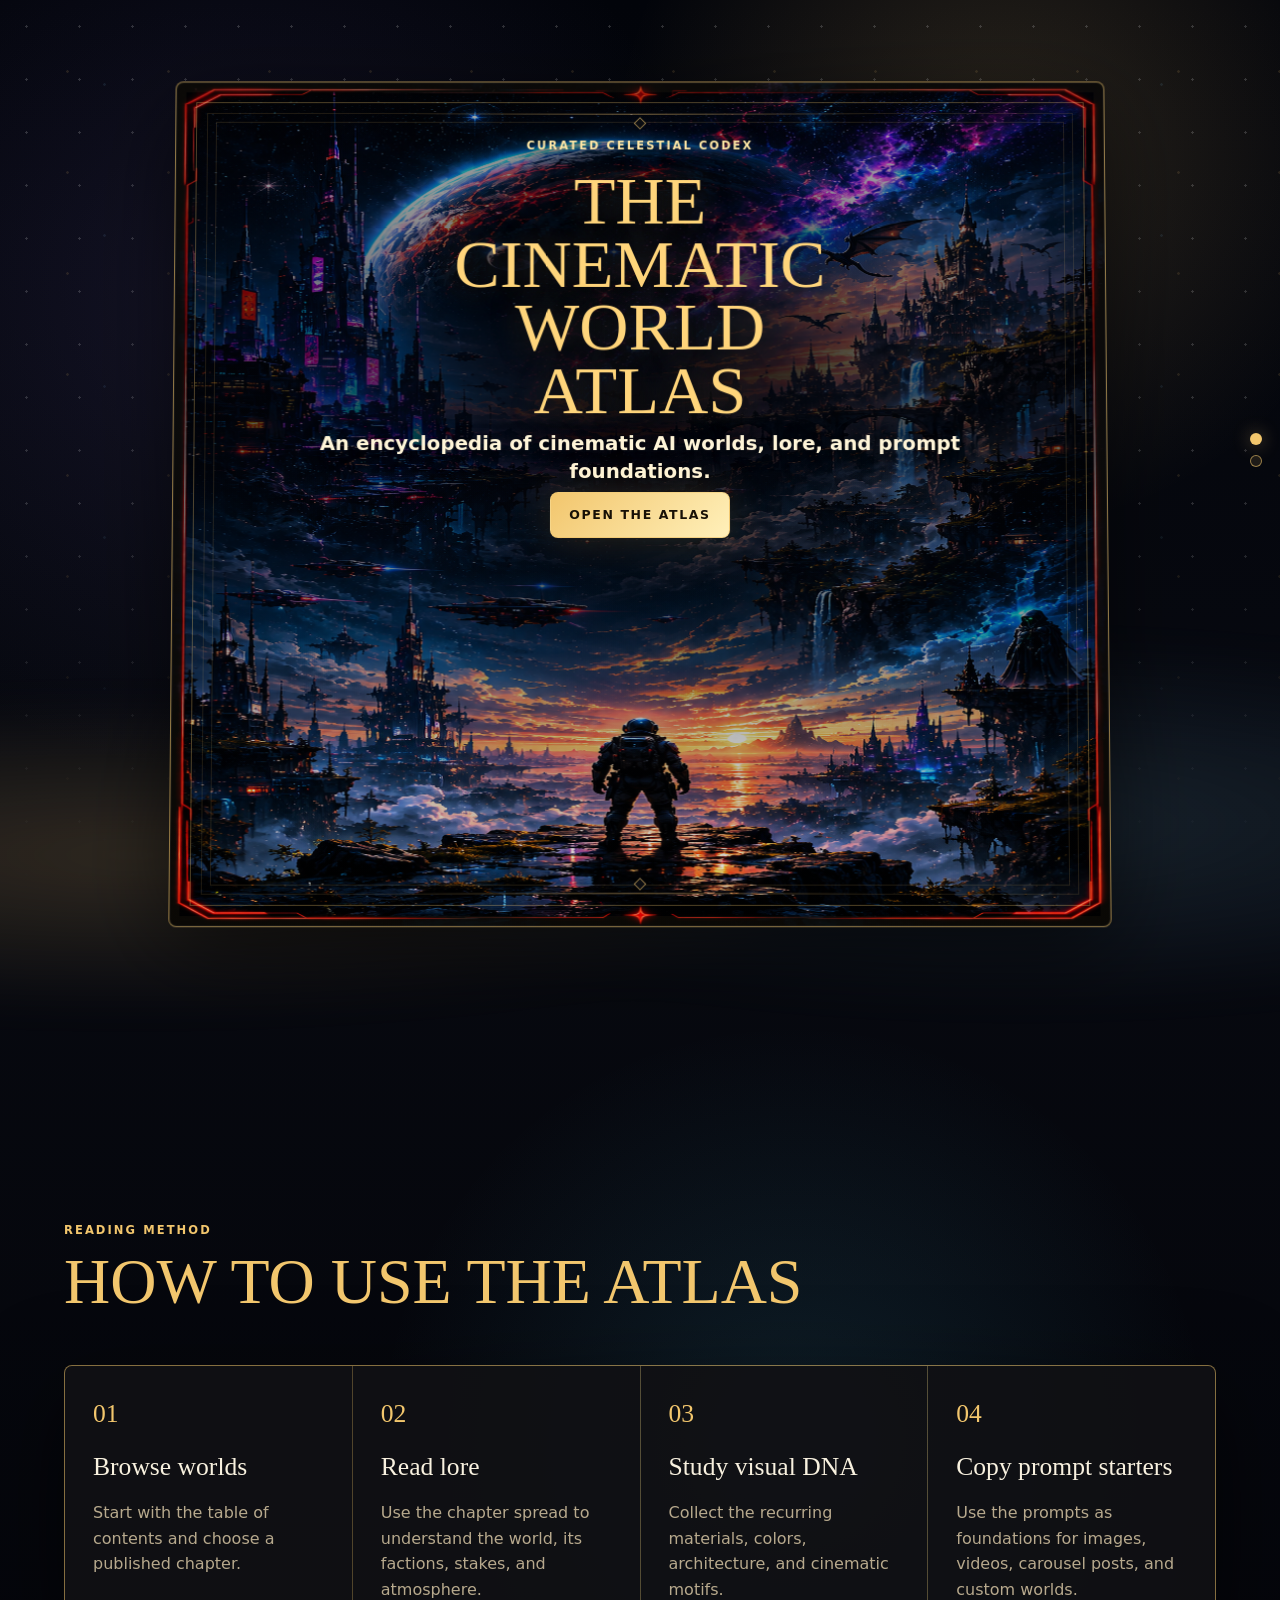
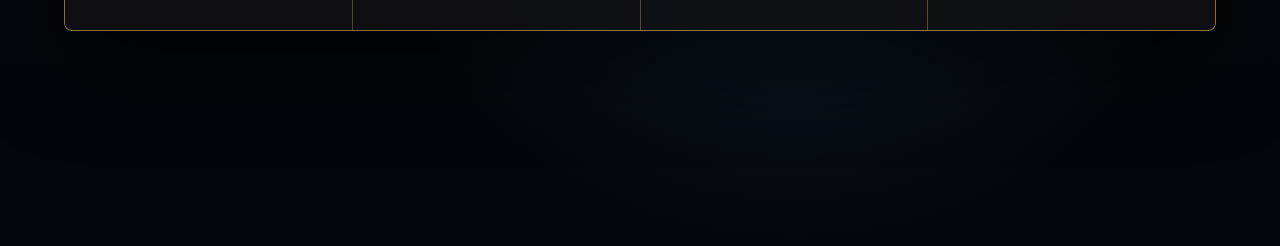
==== index.html @ 245f2011 "Clear desktop cover CTA overlap" ====
<!doctype html>
<html lang="en">
  <head>
    <meta charset="utf-8">
    <meta name="viewport" content="width=device-width, initial-scale=1">
    <title>The Cinematic Worlds Atlas | Cinematic AI Worlds</title>
    <meta name="description" content="Explore The Cinematic Worlds Atlas, a living catalog of cinematic AI worlds, lore, visual DNA, and prompt foundations by @cinematic_aesthetics_.">
    <meta property="og:title" content="The Cinematic Worlds Atlas">
    <meta property="og:description" content="Explore The Cinematic Worlds Atlas, a living catalog of cinematic AI worlds, lore, visual DNA, and prompt foundations by @cinematic_aesthetics_.">
    <meta property="og:type" content="website">
    <meta property="og:image" content="/assets/images/atlas-cover.png">
    <meta name="twitter:card" content="summary_large_image">
    <meta name="twitter:title" content="The Cinematic Worlds Atlas">
    <meta name="twitter:description" content="Explore The Cinematic Worlds Atlas, a living catalog of cinematic AI worlds, lore, visual DNA, and prompt foundations by @cinematic_aesthetics_.">
    <link rel="canonical" href="https://cinematic-world-catalog.pages.dev/">
    <link rel="preload" href="/assets/images/atlas-cover.png" as="image">
    <link rel="preload" href="/css/styles.css?v=20260526-cover-wide-clear" as="style">
    <link rel="stylesheet" href="/css/styles.css?v=20260526-cover-wide-clear">
    <script type="application/ld+json">
      {
        "@context": "https://schema.org",
        "@type": "WebSite",
        "name": "The Cinematic Worlds Atlas",
        "description": "A living catalog of cinematic AI worlds, lore, visual DNA, and prompt foundations.",
        "creator": {
          "@type": "Organization",
          "name": "@cinematic_aesthetics_",
          "url": "https://www.instagram.com/cinematic_aesthetics_/"
        }
      }
    </script>
  </head>
  <body data-page="index">
    <a class="skip-link" href="#main">Skip to content</a>

    <header class="site-header" aria-label="Primary">
      <a class="site-mark earth-home" href="#cover" aria-label="Return to atlas cover" data-close-atlas>
        <span class="earth-sigil" aria-hidden="true"></span>
        <span class="sr-only">The Cinematic Worlds Atlas</span>
      </a>
      <nav class="site-nav" aria-label="Atlas navigation">
        <a href="#contents" data-open-atlas>Chapters</a>
      </nav>
    </header>

    <main id="main" class="atlas-main index-main">
      <section id="cover" class="snap-section cover-section" aria-labelledby="cover-title">
        <div class="cover-stage" data-cover-stage>
          <div class="book-cover" aria-label="Atlas cover" data-cover-front>
            <div class="cover-ornament" aria-hidden="true"></div>
            <p class="eyebrow">Curated celestial codex</p>
            <h1 id="cover-title">
              <span>The</span>
              <span>Cinematic</span>
              <span>World</span>
              <span>Atlas</span>
            </h1>
            <p class="cover-subtitle">An encyclopedia of cinematic AI worlds, lore, and prompt foundations.</p>
            <div class="cover-actions">
              <a class="button button-primary" href="#contents" data-open-atlas>Open the Atlas</a>
            </div>
          </div>

          <div id="contents" class="book-interior" aria-labelledby="contents-title" data-cover-interior hidden>
            <div class="section-shell">
              <div class="section-kicker">Choose a chapter to begin</div>
              <h2 id="contents-title" tabindex="-1">Table of Contents</h2>
              <p class="section-intro">Published worlds open as image-led book spreads. Locked chapters remain visible in the atlas so the weekly catalog can keep its shape.</p>
              <div class="toc-book" data-toc-list aria-live="polite">
                <div class="loading-line">Illuminating the chapter index...</div>
              </div>
            </div>
          </div>
        </div>
      </section>

      <section id="how-to-use" class="snap-section atlas-section usage-section" aria-labelledby="usage-title">
        <div class="section-shell compact-shell">
          <div class="section-kicker">Reading method</div>
          <h2 id="usage-title">How to Use the Atlas</h2>
          <div class="usage-steps" aria-label="Atlas workflow">
            <article>
              <span>01</span>
              <h3>Browse worlds</h3>
              <p>Start with the table of contents and choose a published chapter.</p>
            </article>
            <article>
              <span>02</span>
              <h3>Read lore</h3>
              <p>Use the chapter spread to understand the world, its factions, stakes, and atmosphere.</p>
            </article>
            <article>
              <span>03</span>
              <h3>Study visual DNA</h3>
              <p>Collect the recurring materials, colors, architecture, and cinematic motifs.</p>
            </article>
            <article>
              <span>04</span>
              <h3>Copy prompt starters</h3>
              <p>Use the prompts as foundations for images, videos, carousel posts, and custom worlds.</p>
            </article>
          </div>
        </div>
      </section>
    </main>

    <div class="section-progress" data-section-progress aria-label="Index sections"></div>
    <script src="/js/main.js?v=20260526-cover-route-fix" defer></script>
  </body>
</html>
---- css/styles.css ----
:root {
  --bg: #070910;
  --bg-deep: #02040a;
  --text: #f8f1df;
  --muted: #b7a98d;
  --gold: #f2c66d;
  --gold-soft: #d6a853;
  --accent: #f7c873;
  --line: rgba(242, 198, 109, 0.32);
  --line-strong: rgba(242, 198, 109, 0.58);
  --page: #15110d;
  --page-dark: #0b0d12;
  --page-warm: #211811;
  --surface: rgba(11, 13, 18, 0.78);
  --surface-strong: rgba(22, 18, 14, 0.92);
  --shadow: 0 28px 90px rgba(0, 0, 0, 0.58);
  --shadow-gold: 0 0 42px rgba(247, 200, 115, 0.18);
  --radius: 8px;
  --max-width: 1440px;
  --nav-height: 72px;
  color-scheme: dark;
}

*,
*::before,
*::after {
  box-sizing: border-box;
}

[hidden] {
  display: none !important;
}

html {
  min-width: 320px;
  scroll-behavior: smooth;
}

body {
  min-width: 320px;
  margin: 0;
  overflow-x: hidden;
  background:
    radial-gradient(circle at 18% 16%, rgba(91, 76, 151, 0.18), transparent 30rem),
    radial-gradient(circle at 78% 8%, rgba(247, 200, 115, 0.16), transparent 24rem),
    radial-gradient(circle at 62% 78%, rgba(72, 178, 214, 0.14), transparent 26rem),
    linear-gradient(180deg, var(--bg-deep), var(--bg) 42%, #04050a);
  color: var(--text);
  font-family: system-ui, -apple-system, BlinkMacSystemFont, "Segoe UI", sans-serif;
  font-size: 16px;
  line-height: 1.6;
}

body::before {
  position: fixed;
  inset: 0;
  z-index: -2;
  pointer-events: none;
  content: "";
  background:
    radial-gradient(circle, rgba(255, 255, 255, 0.78) 0 1px, transparent 1.4px) 0 0 / 53px 53px,
    radial-gradient(circle, rgba(247, 200, 115, 0.58) 0 1px, transparent 1.6px) 17px 21px / 101px 101px,
    radial-gradient(circle, rgba(143, 216, 255, 0.44) 0 1px, transparent 1.6px) 29px 9px / 151px 151px;
  opacity: 0.22;
  mask-image: linear-gradient(to bottom, #000 0%, rgba(0, 0, 0, 0.86) 56%, transparent 100%);
}

body::after {
  position: fixed;
  inset: auto -12vw -24vh;
  z-index: -1;
  height: 58vh;
  pointer-events: none;
  content: "";
  background:
    radial-gradient(ellipse at 18% 50%, rgba(247, 200, 115, 0.17), transparent 44%),
    radial-gradient(ellipse at 74% 44%, rgba(142, 216, 255, 0.12), transparent 46%);
  filter: blur(18px);
}

body[data-page="index"] {
  scroll-snap-type: y proximity;
}

img,
svg {
  display: block;
  max-width: 100%;
}

figure {
  margin: 0;
}

button,
input,
textarea,
select {
  font: inherit;
}

button {
  color: inherit;
}

a {
  color: inherit;
  text-decoration: none;
}

p,
h1,
h2,
h3 {
  margin: 0;
}

ul,
ol {
  margin: 0;
  padding: 0;
}

li {
  list-style: none;
}

.skip-link {
  position: fixed;
  top: 12px;
  left: 12px;
  z-index: 100;
  padding: 10px 14px;
  border: 1px solid var(--line-strong);
  border-radius: var(--radius);
  background: var(--page-dark);
  color: var(--gold);
  transform: translateY(-150%);
  transition: transform 160ms ease;
}

.skip-link:focus {
  transform: translateY(0);
}

.sr-only {
  position: absolute;
  width: 1px;
  height: 1px;
  padding: 0;
  overflow: hidden;
  clip: rect(0, 0, 0, 0);
  white-space: nowrap;
  border: 0;
}

:focus-visible {
  outline: 2px solid var(--gold);
  outline-offset: 4px;
}

.site-header {
  position: fixed;
  top: 0;
  right: 0;
  left: 0;
  z-index: 20;
  display: flex;
  align-items: center;
  justify-content: space-between;
  min-height: var(--nav-height);
  padding: 14px clamp(18px, 4vw, 56px);
  background: linear-gradient(180deg, rgba(2, 4, 10, 0.9), rgba(2, 4, 10, 0.56), transparent);
  backdrop-filter: blur(10px);
}

.site-mark {
  display: inline-grid;
  place-items: center;
  width: 48px;
  min-height: 48px;
  color: var(--gold);
}

.earth-sigil {
  position: relative;
  width: 38px;
  height: 38px;
  overflow: hidden;
  border: 1px solid var(--line-strong);
  border-radius: 50%;
  background:
    radial-gradient(circle at 36% 26%, #fff1bd 0 7%, transparent 8%),
    radial-gradient(circle at 60% 72%, rgba(247, 200, 115, 0.7) 0 8%, transparent 9%),
    radial-gradient(circle at 34% 58%, rgba(214, 168, 83, 0.7) 0 14%, transparent 15%),
    radial-gradient(circle at 50% 50%, rgba(247, 200, 115, 0.36), rgba(247, 200, 115, 0.06) 62%, rgba(2, 4, 10, 0.92));
  box-shadow: 0 0 24px rgba(247, 200, 115, 0.28), inset 0 0 16px rgba(255, 242, 187, 0.18);
  transition: transform 180ms ease, box-shadow 180ms ease, border-color 180ms ease;
}

.earth-sigil::before,
.earth-sigil::after {
  position: absolute;
  content: "";
  opacity: 0.84;
}

.earth-sigil::before {
  inset: 6px 9px;
  border-right: 1px solid rgba(255, 231, 160, 0.8);
  border-left: 1px solid rgba(255, 231, 160, 0.8);
  border-radius: 50%;
}

.earth-sigil::after {
  top: 50%;
  right: 5px;
  left: 5px;
  height: 9px;
  border-top: 1px solid rgba(255, 231, 160, 0.82);
  border-bottom: 1px solid rgba(255, 231, 160, 0.58);
  border-radius: 50%;
  transform: translateY(-50%);
}

.earth-home:hover .earth-sigil,
.earth-home:focus-visible .earth-sigil {
  border-color: var(--gold);
  box-shadow: 0 0 34px rgba(247, 200, 115, 0.42), inset 0 0 18px rgba(255, 242, 187, 0.22);
  transform: rotate(-8deg) scale(1.08);
}

.mark-sigil,
.commission-sigil,
.compass-mark {
  position: relative;
  display: inline-grid;
  place-items: center;
  border: 1px solid var(--line-strong);
  border-radius: 50%;
}

.mark-sigil {
  width: 28px;
  height: 28px;
}

.mark-sigil::before,
.mark-sigil::after,
.commission-sigil::before,
.commission-sigil::after,
.compass-mark::before,
.compass-mark::after {
  position: absolute;
  content: "";
  background: var(--gold);
}

.mark-sigil::before {
  width: 16px;
  height: 1px;
}

.mark-sigil::after {
  width: 1px;
  height: 16px;
}

.site-nav {
  display: flex;
  align-items: center;
  gap: clamp(8px, 1vw, 18px);
}

.site-nav a {
  min-height: 44px;
  padding: 12px 10px;
  color: var(--muted);
  font-size: 0.78rem;
  letter-spacing: 0.12em;
  text-transform: uppercase;
  transition: color 180ms ease, text-shadow 180ms ease;
}

.site-nav a:hover,
.site-nav a:focus-visible {
  color: var(--gold);
  text-shadow: 0 0 18px rgba(247, 200, 115, 0.28);
}

.atlas-main {
  position: relative;
  z-index: 1;
}

.snap-section {
  scroll-snap-align: start;
  min-height: 100svh;
}

.cover-section {
  display: grid;
  place-items: center;
  min-height: 100svh;
  padding: calc(var(--nav-height) + 6px) 16px 22px;
}

.cover-stage {
  width: min(100%, 1160px);
  display: grid;
  place-items: center;
  perspective: 1400px;
}

.book-cover {
  position: relative;
  display: flex;
  flex-direction: column;
  align-items: center;
  justify-content: flex-start;
  width: min(94vw, 56svh, 580px);
  aspect-ratio: 941 / 1672;
  min-height: 0;
  padding: clamp(20px, 3.2vw, 42px);
  overflow: hidden;
  border: 1px solid var(--line-strong);
  border-radius: var(--radius);
  background:
    radial-gradient(ellipse at 50% 38%, rgba(2, 4, 10, 0.82), rgba(2, 4, 10, 0.5) 21%, transparent 42%),
    linear-gradient(180deg, rgba(2, 4, 10, 0.3), rgba(2, 4, 10, 0.66) 40%, rgba(2, 4, 10, 0.32) 72%, rgba(2, 4, 10, 0.08)),
    url("/assets/images/atlas-cover.png?v=20260526-cover-route-fix") center / 100% 100% no-repeat,
    linear-gradient(150deg, #11141c, #070910 46%, #19110b);
  box-shadow: var(--shadow), inset 0 0 0 10px rgba(242, 198, 109, 0.04), inset 0 0 0 1px rgba(255, 255, 255, 0.06);
  text-align: center;
  transform: rotateX(1.5deg);
}

.book-interior {
  position: relative;
  width: min(100%, 1040px);
  max-height: min(82svh, 860px);
  overflow: auto;
  padding: clamp(18px, 3vw, 34px);
  border: 1px solid var(--line);
  border-radius: var(--radius);
  background:
    linear-gradient(90deg, rgba(255, 255, 255, 0.05), transparent 13%, transparent 87%, rgba(255, 255, 255, 0.05)),
    radial-gradient(circle at 50% 0%, rgba(247, 200, 115, 0.13), transparent 28rem),
    linear-gradient(135deg, rgba(21, 17, 13, 0.98), rgba(7, 9, 16, 0.98));
  box-shadow: var(--shadow), 0 0 62px rgba(247, 200, 115, 0.14);
  scrollbar-color: var(--line-strong) transparent;
}

.book-interior::before {
  position: absolute;
  inset: 14px;
  pointer-events: none;
  border: 1px solid rgba(242, 198, 109, 0.12);
  content: "";
}

.book-interior > .section-shell {
  position: relative;
  z-index: 1;
}

.book-cover::before,
.book-cover::after,
.cover-ornament::before,
.cover-ornament::after {
  position: absolute;
  pointer-events: none;
  content: "";
}

.book-cover::before {
  inset: 20px;
  border: 1px solid var(--line);
}

.book-cover::after {
  inset: 31px;
  border: 1px solid rgba(242, 198, 109, 0.12);
  background:
    linear-gradient(90deg, transparent, rgba(247, 200, 115, 0.38), transparent) top / 54% 1px no-repeat,
    linear-gradient(90deg, transparent, rgba(247, 200, 115, 0.38), transparent) bottom / 54% 1px no-repeat;
}

.cover-ornament {
  position: absolute;
  inset: 40px;
  pointer-events: none;
  border: 1px solid rgba(242, 198, 109, 0.13);
}

.cover-ornament::before,
.cover-ornament::after {
  inset: -4px auto auto 50%;
  width: 9px;
  height: 9px;
  border: 1px solid var(--line-strong);
  background: var(--page-dark);
  transform: translateX(-50%) rotate(45deg);
}

.cover-ornament::after {
  inset: auto auto -4px 50%;
}

.eyebrow,
.section-kicker,
.chapter-eyebrow,
.status-pill {
  color: var(--gold);
  font-size: clamp(0.68rem, 0.9vw, 0.78rem);
  font-weight: 700;
  letter-spacing: 0.18em;
  text-transform: uppercase;
}

.book-cover .eyebrow {
  margin-top: clamp(2px, 1.6svh, 18px);
  margin-bottom: 0;
  color: #ffe7a5;
  text-shadow: 0 2px 20px rgba(0, 0, 0, 0.82), 0 0 20px rgba(247, 200, 115, 0.32);
}

h1,
h2 {
  color: var(--gold);
  font-family: Georgia, Cambria, "Times New Roman", serif;
  font-weight: 500;
  line-height: 0.98;
  text-transform: uppercase;
}

h1 {
  max-width: 11ch;
  font-size: clamp(3.2rem, 8vw, 6.8rem);
}

.book-cover h1 {
  display: grid;
  gap: 0.03em;
  width: min(92%, 500px);
  max-width: none;
  margin-top: clamp(46px, 9svh, 110px);
  color: #ffd57b;
  font-size: clamp(2.25rem, 4.65vw, 3.95rem);
  text-shadow: 0 4px 26px rgba(0, 0, 0, 0.92), 0 0 34px rgba(247, 200, 115, 0.28);
}

.book-cover h1 span {
  display: block;
}

h2 {
  font-size: clamp(2.4rem, 5vw, 5rem);
}

h3 {
  color: var(--text);
  font-family: Georgia, Cambria, "Times New Roman", serif;
  font-size: clamp(1.2rem, 2vw, 1.7rem);
  font-weight: 500;
}

.cover-subtitle {
  max-width: min(82%, 34rem);
  margin-top: clamp(14px, 2svh, 22px);
  color: #fff5d8;
  font-size: clamp(1.08rem, 1.45vw, 1.28rem);
  font-weight: 600;
  line-height: 1.42;
  text-shadow: 0 3px 18px rgba(0, 0, 0, 0.92);
}

.cover-attribution {
  margin-top: 22px;
  color: var(--muted);
  font-size: 0.76rem;
  letter-spacing: 0.2em;
  text-transform: uppercase;
}

.compass-mark {
  width: clamp(94px, 14vw, 144px);
  height: clamp(94px, 14vw, 144px);
  margin-top: 44px;
  box-shadow: 0 0 40px rgba(247, 200, 115, 0.13);
}

.compass-mark::before {
  width: 76%;
  height: 1px;
}

.compass-mark::after {
  width: 1px;
  height: 76%;
}

.compass-mark span {
  display: none;
}

.cover-actions {
  display: flex;
  flex-wrap: wrap;
  justify-content: center;
  gap: 12px;
  margin-top: clamp(18px, 2.6svh, 30px);
  margin-bottom: 0;
}

.cover-actions .button {
  width: auto;
  min-width: min(100%, 230px);
}

@media (min-width: 901px) {
  body[data-page="index"] .site-header {
    display: none;
  }

  .book-cover {
    width: min(98vw, 104svh, 980px);
    height: min(94svh, 960px);
    aspect-ratio: auto;
  }

  .book-cover h1 {
    width: min(94%, 860px);
    margin-top: clamp(0px, 1.8svh, 22px);
    font-size: clamp(2.55rem, 5.35vw, 4.55rem);
    line-height: 0.9;
  }

  .cover-subtitle {
    max-width: min(92%, 58rem);
    margin-top: clamp(6px, 0.9svh, 12px);
    font-size: clamp(1.1rem, 1.55vw, 1.36rem);
  }

  .cover-actions {
    margin: 0;
    margin-top: clamp(4px, 0.7svh, 10px);
  }
}

.button {
  display: inline-flex;
  align-items: center;
  justify-content: center;
  min-width: 150px;
  min-height: 46px;
  padding: 12px 18px;
  border: 1px solid var(--line-strong);
  border-radius: var(--radius);
  font-size: 0.78rem;
  font-weight: 800;
  letter-spacing: 0.13em;
  text-transform: uppercase;
  transition: transform 180ms ease, border-color 180ms ease, background 180ms ease, color 180ms ease, box-shadow 180ms ease;
}

.button:hover {
  transform: translateY(-2px);
}

.button-primary {
  background: linear-gradient(135deg, var(--gold), #fff0ba);
  color: #171006;
  box-shadow: var(--shadow-gold);
}

.button-secondary {
  background: rgba(247, 200, 115, 0.05);
  color: var(--gold);
}

.button-secondary:hover,
.button-secondary:focus-visible {
  background: rgba(247, 200, 115, 0.12);
}

.atlas-section {
  display: grid;
  align-items: center;
  padding: calc(var(--nav-height) + 44px) clamp(18px, 5vw, 72px) 56px;
}

.section-shell {
  width: min(100%, var(--max-width));
  margin: 0 auto;
}

.compact-shell {
  width: min(100%, 1180px);
}

.section-shell > h2 {
  margin-top: 12px;
}

.section-intro {
  max-width: 760px;
  margin-top: 18px;
  color: var(--muted);
  font-size: clamp(1rem, 1.35vw, 1.15rem);
}

.loading-line,
.error-note {
  min-height: 48px;
  color: var(--muted);
}

.toc-book {
  position: relative;
  margin-top: clamp(28px, 4vw, 54px);
  padding: clamp(14px, 3vw, 30px);
  border: 1px solid var(--line);
  border-radius: var(--radius);
  background:
    linear-gradient(90deg, rgba(255, 255, 255, 0.05), transparent 16%, transparent 84%, rgba(255, 255, 255, 0.05)),
    linear-gradient(135deg, rgba(21, 17, 13, 0.95), rgba(7, 9, 16, 0.94));
  box-shadow: var(--shadow);
}

.toc-book::before {
  position: absolute;
  inset: 12px;
  pointer-events: none;
  border: 1px solid rgba(242, 198, 109, 0.13);
  content: "";
}

.toc-list {
  position: relative;
  z-index: 1;
  display: grid;
  gap: 12px;
}

.toc-entry {
  position: relative;
  display: grid;
  grid-template-columns: minmax(92px, 180px) 1fr auto;
  gap: clamp(14px, 2vw, 24px);
  align-items: center;
  min-height: 128px;
  padding: clamp(12px, 2vw, 18px);
  border: 1px solid rgba(242, 198, 109, 0.16);
  border-radius: var(--radius);
  background: rgba(2, 4, 10, 0.34);
  transition: border-color 180ms ease, background 180ms ease, transform 180ms ease;
}

a.toc-entry:hover {
  border-color: var(--line-strong);
  background: rgba(247, 200, 115, 0.06);
  transform: translateX(4px);
}

.toc-entry.is-locked {
  color: rgba(248, 241, 223, 0.48);
}

.toc-entry.is-locked::after {
  position: absolute;
  right: 16px;
  bottom: 10px;
  color: var(--muted);
  content: "Locked";
  font-size: 0.68rem;
  letter-spacing: 0.14em;
  text-transform: uppercase;
}

.toc-thumb,
.plate-media,
.hero-image-frame,
.thumb-image-frame,
.gallery-image-frame {
  position: relative;
  overflow: hidden;
  border: 1px solid rgba(242, 198, 109, 0.24);
  border-radius: var(--radius);
  background:
    radial-gradient(circle at 30% 20%, rgba(247, 200, 115, 0.18), transparent 36%),
    radial-gradient(circle at 72% 72%, rgba(143, 216, 255, 0.12), transparent 40%),
    linear-gradient(135deg, #11141c, #080a10);
}

.toc-thumb {
  aspect-ratio: 16 / 10;
}

.toc-thumb img,
.plate-media img,
.hero-image-frame img,
.thumb-image-frame img,
.gallery-image-frame img {
  width: 100%;
  height: 100%;
  object-fit: cover;
}

.toc-copy {
  display: grid;
  gap: 5px;
}

.toc-copy strong {
  color: var(--gold);
  font-family: Georgia, Cambria, "Times New Roman", serif;
  font-size: clamp(1.2rem, 2.2vw, 2rem);
  font-weight: 500;
}

.toc-copy span {
  color: var(--muted);
}

.toc-number {
  color: var(--gold);
  font-family: Georgia, Cambria, "Times New Roman", serif;
  font-size: clamp(1.5rem, 3vw, 2.8rem);
}

.status-pill {
  display: inline-flex;
  width: fit-content;
  min-height: 28px;
  align-items: center;
  padding: 4px 9px;
  border: 1px solid rgba(242, 198, 109, 0.24);
  border-radius: 999px;
  background: rgba(247, 200, 115, 0.07);
}

.missing-image {
  position: absolute;
  inset: 0;
  display: grid;
  place-items: center;
  padding: 16px;
  color: var(--muted);
  text-align: center;
  background:
    linear-gradient(45deg, rgba(242, 198, 109, 0.08) 25%, transparent 25% 50%, rgba(242, 198, 109, 0.08) 50% 75%, transparent 75%) 0 0 / 22px 22px,
    linear-gradient(135deg, rgba(7, 9, 16, 0.95), rgba(21, 17, 13, 0.95));
}

.missing-image span {
  display: block;
  max-width: 22ch;
  color: var(--gold);
  font-family: Georgia, Cambria, "Times New Roman", serif;
  font-size: clamp(0.95rem, 1.4vw, 1.2rem);
  line-height: 1.3;
}

.image-is-missing img {
  opacity: 0;
}

.featured-plates {
  display: grid;
  grid-template-columns: repeat(2, minmax(0, 1fr));
  gap: clamp(20px, 3vw, 34px);
  margin-top: clamp(28px, 4vw, 54px);
}

.world-plate {
  position: relative;
  display: grid;
  grid-template-rows: minmax(300px, 54svh) auto;
  overflow: hidden;
  border: 1px solid var(--line);
  border-radius: var(--radius);
  background: rgba(7, 9, 16, 0.64);
  box-shadow: var(--shadow);
  transition: transform 220ms ease, border-color 220ms ease, box-shadow 220ms ease;
}

.world-plate:hover,
.world-plate:focus-visible {
  border-color: color-mix(in srgb, var(--accent) 72%, white 0%);
  box-shadow: var(--shadow), 0 0 44px color-mix(in srgb, var(--accent) 18%, transparent);
  transform: translateY(-4px);
}

.world-plate .plate-media {
  border-width: 0;
  border-radius: 0;
}

.plate-copy {
  display: grid;
  gap: 14px;
  padding: clamp(18px, 3vw, 30px);
  border-top: 1px solid rgba(242, 198, 109, 0.2);
}

.plate-copy p {
  color: var(--muted);
}

.dna-preview,
.tag-list {
  display: flex;
  flex-wrap: wrap;
  gap: 8px;
}

.dna-preview span,
.tag-list span,
.use-list li {
  display: inline-flex;
  align-items: center;
  min-height: 32px;
  padding: 6px 10px;
  border: 1px solid rgba(242, 198, 109, 0.17);
  border-radius: 999px;
  background: rgba(247, 200, 115, 0.06);
  color: var(--muted);
  font-size: 0.82rem;
}

.usage-steps {
  display: grid;
  grid-template-columns: repeat(4, minmax(0, 1fr));
  gap: 1px;
  margin-top: clamp(30px, 4vw, 54px);
  overflow: hidden;
  border: 1px solid var(--line);
  border-radius: var(--radius);
  background: var(--line);
  box-shadow: var(--shadow);
}

.usage-steps article {
  display: grid;
  align-content: start;
  gap: 12px;
  min-height: 250px;
  padding: clamp(18px, 2.4vw, 28px);
  background: rgba(7, 9, 16, 0.88);
}

.usage-steps span {
  color: var(--gold);
  font-family: Georgia, Cambria, "Times New Roman", serif;
  font-size: 1.6rem;
}

.usage-steps p {
  color: var(--muted);
}

.commission-section {
  text-align: center;
}

.final-shell {
  display: grid;
  justify-items: center;
  gap: 20px;
  width: min(100%, 880px);
  padding: clamp(30px, 6vw, 76px);
  border: 1px solid var(--line);
  border-radius: var(--radius);
  background:
    radial-gradient(circle at 50% 28%, rgba(247, 200, 115, 0.16), transparent 30%),
    linear-gradient(135deg, rgba(21, 17, 13, 0.9), rgba(7, 9, 16, 0.94));
  box-shadow: var(--shadow);
}

.final-shell p {
  color: var(--muted);
  font-size: clamp(1rem, 1.5vw, 1.2rem);
}

.commission-sigil {
  width: 104px;
  height: 104px;
  color: var(--gold);
}

.commission-sigil::before {
  width: 72%;
  height: 1px;
}

.commission-sigil::after {
  width: 1px;
  height: 72%;
}

.section-progress {
  position: fixed;
  top: 50%;
  right: 18px;
  z-index: 30;
  display: grid;
  gap: 10px;
  transform: translateY(-50%);
}

.section-progress button {
  width: 12px;
  height: 12px;
  min-height: 12px;
  padding: 0;
  border: 1px solid var(--line-strong);
  border-radius: 50%;
  background: rgba(247, 200, 115, 0.1);
  cursor: pointer;
}

.section-progress button[aria-current="true"] {
  background: var(--gold);
  box-shadow: 0 0 18px rgba(247, 200, 115, 0.46);
}

.chapter-main {
  min-height: 100svh;
}

.chapter-opening {
  position: relative;
  display: grid;
  align-items: center;
  min-height: 100svh;
  padding: calc(var(--nav-height) + 36px) clamp(14px, 4vw, 52px) 42px;
}

.chapter-spread {
  position: relative;
  display: grid;
  grid-template-columns: minmax(0, 1.08fr) minmax(0, 0.92fr);
  width: min(100%, 1560px);
  min-height: min(760px, calc(100svh - 150px));
  margin: 0 auto;
  overflow: hidden;
  border: 1px solid var(--line);
  border-radius: var(--radius);
  background:
    linear-gradient(90deg, rgba(255, 255, 255, 0.04), transparent 7%, transparent 93%, rgba(255, 255, 255, 0.04)),
    linear-gradient(110deg, rgba(31, 22, 15, 0.97), rgba(7, 9, 16, 0.98));
  box-shadow: var(--shadow), 0 0 62px color-mix(in srgb, var(--accent) 16%, transparent);
}

.chapter-spread::before {
  position: absolute;
  top: 0;
  bottom: 0;
  left: 50%;
  z-index: 2;
  width: 22px;
  pointer-events: none;
  content: "";
  background:
    linear-gradient(90deg, rgba(0, 0, 0, 0.35), rgba(255, 255, 255, 0.07), rgba(0, 0, 0, 0.36));
  transform: translateX(-50%);
}

.book-page {
  position: relative;
  min-width: 0;
  padding: clamp(16px, 2.2vw, 30px);
}

.book-page::before {
  position: absolute;
  inset: 14px;
  pointer-events: none;
  border: 1px solid rgba(242, 198, 109, 0.12);
  content: "";
}

.image-page {
  display: grid;
  grid-template-rows: minmax(0, 1fr) auto;
  gap: 16px;
  border-right: 1px solid rgba(242, 198, 109, 0.18);
}

.hero-image-frame {
  min-height: 0;
  aspect-ratio: 4 / 5;
  border-color: rgba(242, 198, 109, 0.32);
}

.hero-image-frame img {
  transition: opacity 220ms ease, transform 450ms ease;
}

.hero-image-frame:hover img {
  transform: scale(1.015);
}

.thumbnail-rail {
  display: grid;
  grid-template-columns: repeat(4, minmax(0, 1fr));
  gap: 10px;
}

.thumb-button {
  position: relative;
  min-height: 72px;
  padding: 0;
  overflow: hidden;
  border: 1px solid rgba(242, 198, 109, 0.22);
  border-radius: var(--radius);
  background: #080a10;
  cursor: pointer;
}

.thumb-image-frame {
  width: 100%;
  height: 100%;
  border: 0;
  border-radius: 0;
}

.thumb-button img {
  width: 100%;
  height: 100%;
  aspect-ratio: 16 / 10;
  object-fit: cover;
  opacity: 0.74;
  transition: opacity 180ms ease, transform 180ms ease;
}

.thumb-button:hover img,
.thumb-button[aria-pressed="true"] img {
  opacity: 1;
}

.thumb-button[aria-pressed="true"] {
  border-color: var(--accent);
  box-shadow: 0 0 0 2px color-mix(in srgb, var(--accent) 18%, transparent);
}

.thumb-button .missing-image {
  font-size: 0.68rem;
}

.text-page {
  display: flex;
  min-height: 0;
  flex-direction: column;
}

.chapter-scroll {
  position: relative;
  z-index: 1;
  display: grid;
  gap: 22px;
  max-height: calc(100svh - 210px);
  overflow-y: auto;
  padding: 4px clamp(4px, 0.8vw, 10px) 4px 4px;
  scrollbar-color: var(--line-strong) transparent;
}

.chapter-title-group {
  display: grid;
  gap: 14px;
  text-align: center;
}

.chapter-title-group h1 {
  max-width: none;
  color: var(--accent);
  font-size: clamp(2.3rem, 4.3vw, 5.2rem);
}

.chapter-title-group p {
  color: var(--muted);
  font-size: clamp(1rem, 1.3vw, 1.15rem);
}

.chapter-meta {
  display: grid;
  gap: 10px;
  padding: 14px 0;
  border-top: 1px solid rgba(242, 198, 109, 0.16);
  border-bottom: 1px solid rgba(242, 198, 109, 0.16);
}

.chapter-meta div {
  display: grid;
  grid-template-columns: 120px 1fr;
  gap: 10px;
}

.chapter-meta dt {
  color: var(--gold);
  font-size: 0.72rem;
  font-weight: 800;
  letter-spacing: 0.14em;
  text-transform: uppercase;
}

.chapter-meta dd {
  margin: 0;
  color: var(--muted);
}

.lore-block {
  display: grid;
  gap: 14px;
  color: var(--text);
}

.lore-block p {
  color: rgba(248, 241, 223, 0.84);
}

.content-group {
  display: grid;
  gap: 12px;
}

.content-group h2,
.content-group h3 {
  color: var(--gold);
  font-family: Georgia, Cambria, "Times New Roman", serif;
  font-size: clamp(1.35rem, 2vw, 2rem);
  line-height: 1.1;
  text-transform: uppercase;
}

.prompt-list {
  display: grid;
  gap: 12px;
}

.prompt-card {
  display: grid;
  gap: 12px;
  padding: 14px;
  border: 1px solid rgba(242, 198, 109, 0.18);
  border-radius: var(--radius);
  background: rgba(2, 4, 10, 0.34);
}

.prompt-card h3 {
  color: var(--accent);
  font-size: 1.05rem;
}

.prompt-card p {
  color: rgba(248, 241, 223, 0.84);
}

.copy-row {
  display: flex;
  flex-wrap: wrap;
  align-items: center;
  gap: 12px;
}

.copy-button {
  min-height: 44px;
  padding: 9px 13px;
  border: 1px solid var(--line-strong);
  border-radius: var(--radius);
  background: rgba(247, 200, 115, 0.08);
  color: var(--gold);
  cursor: pointer;
  font-size: 0.76rem;
  font-weight: 800;
  letter-spacing: 0.12em;
  text-transform: uppercase;
  transition: background 180ms ease, transform 180ms ease;
}

.copy-button:hover {
  background: rgba(247, 200, 115, 0.16);
  transform: translateY(-1px);
}

.copy-button.is-copied {
  background: color-mix(in srgb, var(--accent) 24%, rgba(247, 200, 115, 0.08));
  color: #fff8df;
}

.copy-status {
  min-height: 24px;
  color: var(--muted);
  font-size: 0.86rem;
}

.prompt-dna-block {
  margin-top: 4px;
  padding-top: 22px;
  border-top: 1px solid rgba(242, 198, 109, 0.18);
}

.prompt-dna-block > h2 {
  color: var(--accent);
  font-size: clamp(1.9rem, 3vw, 3rem);
}

.prompt-dna-grid {
  display: grid;
  grid-template-columns: minmax(0, 1fr) minmax(0, 1fr);
  gap: 18px;
  align-items: start;
}

.page-turn {
  position: fixed;
  top: 50%;
  z-index: 5;
  display: inline-grid;
  place-items: center;
  width: 52px;
  height: 68px;
  border: 1px solid var(--line-strong);
  border-radius: var(--radius);
  background: rgba(2, 4, 10, 0.74);
  color: var(--gold);
  font-family: Georgia, Cambria, "Times New Roman", serif;
  font-size: 2.2rem;
  box-shadow: var(--shadow);
  transform: translateY(-50%);
  transition: background 180ms ease, transform 180ms ease;
}

.page-turn:hover,
.page-turn:focus-visible {
  background: rgba(247, 200, 115, 0.13);
  transform: translateY(-50%) scale(1.04);
}

.page-turn.prev {
  left: clamp(8px, 1vw, 18px);
}

.page-turn.next {
  right: clamp(8px, 1vw, 18px);
}

.page-turn[aria-disabled="true"] {
  pointer-events: none;
  opacity: 0.35;
}

.chapter-continuation {
  display: grid;
  padding: 12px clamp(18px, 5vw, 72px) 64px;
}

.chapter-panel {
  width: min(100%, var(--max-width));
  margin: 0 auto;
  padding: clamp(18px, 3vw, 34px);
  border: 1px solid var(--line);
  border-radius: var(--radius);
  background: rgba(7, 9, 16, 0.68);
  box-shadow: var(--shadow);
}

.chapter-panel > h2 {
  color: var(--accent);
  font-size: clamp(2rem, 4vw, 3.9rem);
}

.chapter-nav-panel {
  padding: clamp(16px, 2vw, 24px);
}

.gallery-grid {
  display: grid;
  grid-template-columns: repeat(4, minmax(0, 1fr));
  gap: 12px;
  margin-top: 22px;
}

.gallery-image-frame {
  aspect-ratio: 4 / 5;
}

.gallery-image-frame:nth-child(even) {
  aspect-ratio: 5 / 6;
}

.details-grid {
  display: grid;
  grid-template-columns: 1fr 1fr;
  gap: 22px;
  margin-top: 22px;
}

.use-list {
  display: flex;
  flex-wrap: wrap;
  gap: 8px;
}

.chapter-cta {
  display: flex;
  flex-wrap: wrap;
  align-items: center;
  justify-content: space-between;
  gap: 18px;
  margin-top: 28px;
  padding-top: 22px;
  border-top: 1px solid rgba(242, 198, 109, 0.16);
}

.chapter-cta p {
  color: var(--muted);
}

.chapter-bottom-nav {
  display: flex;
  flex-wrap: wrap;
  gap: 12px;
  justify-content: center;
}

.state-section {
  display: grid;
  min-height: 100svh;
  align-items: center;
  padding: calc(var(--nav-height) + 44px) 20px 44px;
}

.state-section h1 {
  max-width: 14ch;
  color: var(--accent);
  font-size: clamp(2.5rem, 7vw, 5.8rem);
}

.coming-soon-badge {
  display: inline-flex;
  min-height: 32px;
  align-items: center;
  padding: 6px 12px;
  border: 1px solid var(--line-strong);
  border-radius: 999px;
  color: var(--gold);
  font-size: 0.78rem;
  font-weight: 800;
  letter-spacing: 0.14em;
  text-transform: uppercase;
}

@media (max-width: 1180px) {
  .usage-steps {
    grid-template-columns: repeat(2, minmax(0, 1fr));
  }

  .chapter-spread {
    grid-template-columns: 1fr;
    min-height: 0;
  }

  .chapter-spread::before {
    display: none;
  }

  .image-page {
    border-right: 0;
    border-bottom: 1px solid rgba(242, 198, 109, 0.18);
  }

  .hero-image-frame {
    aspect-ratio: 16 / 10;
  }

  .chapter-scroll {
    max-height: none;
    overflow: visible;
  }
}

@media (max-width: 900px) {
  body[data-page="index"] {
    scroll-snap-type: none;
  }

  .site-header {
    align-items: flex-start;
    gap: 8px;
    padding: 10px 14px;
  }

  .site-mark {
    width: 46px;
  }

  .site-nav {
    justify-content: flex-end;
    gap: 2px;
  }

  .site-nav a {
    padding: 12px 6px;
    font-size: 0.66rem;
  }

  .book-cover {
    width: min(92vw, 54svh, 510px);
    padding: 28px 24px;
  }

  .book-cover h1 {
    width: min(90%, 430px);
    margin-top: clamp(40px, 8svh, 86px);
    font-size: clamp(2.25rem, 7.2vw, 3.5rem);
  }

  .book-interior {
    max-height: calc(100svh - var(--nav-height) - 40px);
    padding: 18px;
  }

  .cover-actions {
    width: 100%;
  }

  .button {
    width: 100%;
  }

  .cover-actions .button {
    width: auto;
  }

  .atlas-section {
    padding-right: 16px;
    padding-left: 16px;
  }

  .toc-entry {
    grid-template-columns: 112px 1fr;
  }

  .toc-number {
    grid-column: 1 / -1;
    justify-self: end;
    font-size: 1.2rem;
  }

  .featured-plates {
    grid-template-columns: 1fr;
  }

  .world-plate {
    grid-template-rows: minmax(260px, 48svh) auto;
  }

  .usage-steps {
    grid-template-columns: 1fr;
  }

  .usage-steps article {
    min-height: 0;
  }

  .section-progress {
    display: none;
  }

  .chapter-opening {
    padding: calc(var(--nav-height) + 34px) 12px 28px;
  }

  .book-page {
    padding: 14px;
  }

  .book-page::before {
    inset: 8px;
  }

  .thumbnail-rail {
    display: flex;
    overflow-x: auto;
    padding-bottom: 4px;
    scroll-snap-type: x proximity;
  }

  .thumb-button {
    flex: 0 0 116px;
    scroll-snap-align: start;
  }

  .chapter-title-group {
    text-align: left;
  }

  .chapter-meta div {
    grid-template-columns: 1fr;
    gap: 2px;
  }

  .page-turn {
    display: none;
    position: static;
    width: auto;
    min-width: 112px;
    height: 48px;
    font-size: 1.5rem;
    transform: none;
  }

  .page-turn:hover,
  .page-turn:focus-visible {
    transform: translateY(-1px);
  }

  .chapter-mobile-turns {
    display: flex;
    gap: 10px;
    justify-content: space-between;
    width: min(100%, 520px);
    margin: 14px auto 0;
  }

  .chapter-continuation {
    padding: 24px 12px 58px;
  }

  .gallery-grid {
    display: flex;
    overflow-x: auto;
    padding-bottom: 4px;
    scroll-snap-type: x proximity;
  }

  .gallery-image-frame {
    flex: 0 0 min(82vw, 340px);
    scroll-snap-align: start;
  }

  .details-grid {
    grid-template-columns: 1fr;
  }

  .prompt-dna-grid {
    grid-template-columns: 1fr;
  }
}

@media (max-width: 560px) {
  :root {
    --nav-height: 76px;
  }

  .site-header {
    min-height: var(--nav-height);
  }

  .site-mark {
    width: 42px;
  }

  .earth-sigil {
    width: 34px;
    height: 34px;
  }

  .site-nav a {
    min-height: 40px;
    padding: 10px 3px;
    font-size: 0.58rem;
  }

  .site-nav a:nth-child(2),
  .site-nav a:nth-child(3) {
    display: none;
  }

  h1 {
    font-size: clamp(2.35rem, 10.5vw, 3.45rem);
  }

  .cover-subtitle {
    max-width: 28ch;
  }

  h2 {
    font-size: clamp(2.1rem, 12vw, 3.4rem);
  }

  .cover-section {
    padding-right: 12px;
    padding-left: 12px;
  }

  .book-cover {
    width: min(94vw, 52svh, 390px);
    padding: 22px 18px;
  }

  .book-cover .eyebrow {
    font-size: 0.58rem;
  }

  .book-cover h1 {
    width: min(90%, 340px);
    margin-top: clamp(30px, 7svh, 60px);
    font-size: clamp(1.95rem, 10.2vw, 2.8rem);
  }

  .cover-subtitle {
    max-width: 84%;
    font-size: 1.06rem;
  }

  .cover-actions {
    margin-top: clamp(14px, 2.4svh, 22px);
    margin-bottom: 0;
  }

  .toc-entry {
    grid-template-columns: 92px 1fr;
    min-height: 112px;
    padding: 10px;
  }

  .toc-copy strong {
    font-size: 1.08rem;
  }

  .toc-copy span {
    font-size: 0.88rem;
  }

  .toc-entry.is-locked::after {
    right: 10px;
    bottom: 6px;
  }

  .final-shell {
    padding: 28px 18px;
  }

  .chapter-title-group h1 {
    font-size: clamp(2.1rem, 12vw, 3.2rem);
  }

  .prompt-card {
    padding: 12px;
  }

  .copy-row {
    align-items: stretch;
  }

  .copy-button {
    width: 100%;
  }

  .chapter-cta {
    align-items: stretch;
  }

  .chapter-bottom-nav,
  .chapter-cta .button {
    width: 100%;
  }
}

@media (prefers-reduced-motion: reduce) {
  *,
  *::before,
  *::after {
    scroll-behavior: auto !important;
    transition-duration: 0.001ms !important;
    animation-duration: 0.001ms !important;
    animation-iteration-count: 1 !important;
  }

  body[data-page="index"] {
    scroll-snap-type: none;
  }
}
---- css/styles.css ----
:root {
  --bg: #070910;
  --bg-deep: #02040a;
  --text: #f8f1df;
  --muted: #b7a98d;
  --gold: #f2c66d;
  --gold-soft: #d6a853;
  --accent: #f7c873;
  --line: rgba(242, 198, 109, 0.32);
  --line-strong: rgba(242, 198, 109, 0.58);
  --page: #15110d;
  --page-dark: #0b0d12;
  --page-warm: #211811;
  --surface: rgba(11, 13, 18, 0.78);
  --surface-strong: rgba(22, 18, 14, 0.92);
  --shadow: 0 28px 90px rgba(0, 0, 0, 0.58);
  --shadow-gold: 0 0 42px rgba(247, 200, 115, 0.18);
  --radius: 8px;
  --max-width: 1440px;
  --nav-height: 72px;
  color-scheme: dark;
}

*,
*::before,
*::after {
  box-sizing: border-box;
}

[hidden] {
  display: none !important;
}

html {
  min-width: 320px;
  scroll-behavior: smooth;
}

body {
  min-width: 320px;
  margin: 0;
  overflow-x: hidden;
  background:
    radial-gradient(circle at 18% 16%, rgba(91, 76, 151, 0.18), transparent 30rem),
    radial-gradient(circle at 78% 8%, rgba(247, 200, 115, 0.16), transparent 24rem),
    radial-gradient(circle at 62% 78%, rgba(72, 178, 214, 0.14), transparent 26rem),
    linear-gradient(180deg, var(--bg-deep), var(--bg) 42%, #04050a);
  color: var(--text);
  font-family: system-ui, -apple-system, BlinkMacSystemFont, "Segoe UI", sans-serif;
  font-size: 16px;
  line-height: 1.6;
}

body::before {
  position: fixed;
  inset: 0;
  z-index: -2;
  pointer-events: none;
  content: "";
  background:
    radial-gradient(circle, rgba(255, 255, 255, 0.78) 0 1px, transparent 1.4px) 0 0 / 53px 53px,
    radial-gradient(circle, rgba(247, 200, 115, 0.58) 0 1px, transparent 1.6px) 17px 21px / 101px 101px,
    radial-gradient(circle, rgba(143, 216, 255, 0.44) 0 1px, transparent 1.6px) 29px 9px / 151px 151px;
  opacity: 0.22;
  mask-image: linear-gradient(to bottom, #000 0%, rgba(0, 0, 0, 0.86) 56%, transparent 100%);
}

body::after {
  position: fixed;
  inset: auto -12vw -24vh;
  z-index: -1;
  height: 58vh;
  pointer-events: none;
  content: "";
  background:
    radial-gradient(ellipse at 18% 50%, rgba(247, 200, 115, 0.17), transparent 44%),
    radial-gradient(ellipse at 74% 44%, rgba(142, 216, 255, 0.12), transparent 46%);
  filter: blur(18px);
}

body[data-page="index"] {
  scroll-snap-type: y proximity;
}

img,
svg {
  display: block;
  max-width: 100%;
}

figure {
  margin: 0;
}

button,
input,
textarea,
select {
  font: inherit;
}

button {
  color: inherit;
}

a {
  color: inherit;
  text-decoration: none;
}

p,
h1,
h2,
h3 {
  margin: 0;
}

ul,
ol {
  margin: 0;
  padding: 0;
}

li {
  list-style: none;
}

.skip-link {
  position: fixed;
  top: 12px;
  left: 12px;
  z-index: 100;
  padding: 10px 14px;
  border: 1px solid var(--line-strong);
  border-radius: var(--radius);
  background: var(--page-dark);
  color: var(--gold);
  transform: translateY(-150%);
  transition: transform 160ms ease;
}

.skip-link:focus {
  transform: translateY(0);
}

.sr-only {
  position: absolute;
  width: 1px;
  height: 1px;
  padding: 0;
  overflow: hidden;
  clip: rect(0, 0, 0, 0);
  white-space: nowrap;
  border: 0;
}

:focus-visible {
  outline: 2px solid var(--gold);
  outline-offset: 4px;
}

.site-header {
  position: fixed;
  top: 0;
  right: 0;
  left: 0;
  z-index: 20;
  display: flex;
  align-items: center;
  justify-content: space-between;
  min-height: var(--nav-height);
  padding: 14px clamp(18px, 4vw, 56px);
  background: linear-gradient(180deg, rgba(2, 4, 10, 0.9), rgba(2, 4, 10, 0.56), transparent);
  backdrop-filter: blur(10px);
}

.site-mark {
  display: inline-grid;
  place-items: center;
  width: 48px;
  min-height: 48px;
  color: var(--gold);
}

.earth-sigil {
  position: relative;
  width: 38px;
  height: 38px;
  overflow: hidden;
  border: 1px solid var(--line-strong);
  border-radius: 50%;
  background:
    radial-gradient(circle at 36% 26%, #fff1bd 0 7%, transparent 8%),
    radial-gradient(circle at 60% 72%, rgba(247, 200, 115, 0.7) 0 8%, transparent 9%),
    radial-gradient(circle at 34% 58%, rgba(214, 168, 83, 0.7) 0 14%, transparent 15%),
    radial-gradient(circle at 50% 50%, rgba(247, 200, 115, 0.36), rgba(247, 200, 115, 0.06) 62%, rgba(2, 4, 10, 0.92));
  box-shadow: 0 0 24px rgba(247, 200, 115, 0.28), inset 0 0 16px rgba(255, 242, 187, 0.18);
  transition: transform 180ms ease, box-shadow 180ms ease, border-color 180ms ease;
}

.earth-sigil::before,
.earth-sigil::after {
  position: absolute;
  content: "";
  opacity: 0.84;
}

.earth-sigil::before {
  inset: 6px 9px;
  border-right: 1px solid rgba(255, 231, 160, 0.8);
  border-left: 1px solid rgba(255, 231, 160, 0.8);
  border-radius: 50%;
}

.earth-sigil::after {
  top: 50%;
  right: 5px;
  left: 5px;
  height: 9px;
  border-top: 1px solid rgba(255, 231, 160, 0.82);
  border-bottom: 1px solid rgba(255, 231, 160, 0.58);
  border-radius: 50%;
  transform: translateY(-50%);
}

.earth-home:hover .earth-sigil,
.earth-home:focus-visible .earth-sigil {
  border-color: var(--gold);
  box-shadow: 0 0 34px rgba(247, 200, 115, 0.42), inset 0 0 18px rgba(255, 242, 187, 0.22);
  transform: rotate(-8deg) scale(1.08);
}

.mark-sigil,
.commission-sigil,
.compass-mark {
  position: relative;
  display: inline-grid;
  place-items: center;
  border: 1px solid var(--line-strong);
  border-radius: 50%;
}

.mark-sigil {
  width: 28px;
  height: 28px;
}

.mark-sigil::before,
.mark-sigil::after,
.commission-sigil::before,
.commission-sigil::after,
.compass-mark::before,
.compass-mark::after {
  position: absolute;
  content: "";
  background: var(--gold);
}

.mark-sigil::before {
  width: 16px;
  height: 1px;
}

.mark-sigil::after {
  width: 1px;
  height: 16px;
}

.site-nav {
  display: flex;
  align-items: center;
  gap: clamp(8px, 1vw, 18px);
}

.site-nav a {
  min-height: 44px;
  padding: 12px 10px;
  color: var(--muted);
  font-size: 0.78rem;
  letter-spacing: 0.12em;
  text-transform: uppercase;
  transition: color 180ms ease, text-shadow 180ms ease;
}

.site-nav a:hover,
.site-nav a:focus-visible {
  color: var(--gold);
  text-shadow: 0 0 18px rgba(247, 200, 115, 0.28);
}

.atlas-main {
  position: relative;
  z-index: 1;
}

.snap-section {
  scroll-snap-align: start;
  min-height: 100svh;
}

.cover-section {
  display: grid;
  place-items: center;
  min-height: 100svh;
  padding: calc(var(--nav-height) + 6px) 16px 22px;
}

.cover-stage {
  width: min(100%, 1160px);
  display: grid;
  place-items: center;
  perspective: 1400px;
}

.book-cover {
  position: relative;
  display: flex;
  flex-direction: column;
  align-items: center;
  justify-content: flex-start;
  width: min(94vw, 56svh, 580px);
  aspect-ratio: 941 / 1672;
  min-height: 0;
  padding: clamp(20px, 3.2vw, 42px);
  overflow: hidden;
  border: 1px solid var(--line-strong);
  border-radius: var(--radius);
  background:
    radial-gradient(ellipse at 50% 38%, rgba(2, 4, 10, 0.82), rgba(2, 4, 10, 0.5) 21%, transparent 42%),
    linear-gradient(180deg, rgba(2, 4, 10, 0.3), rgba(2, 4, 10, 0.66) 40%, rgba(2, 4, 10, 0.32) 72%, rgba(2, 4, 10, 0.08)),
    url("/assets/images/atlas-cover.png?v=20260526-cover-route-fix") center / 100% 100% no-repeat,
    linear-gradient(150deg, #11141c, #070910 46%, #19110b);
  box-shadow: var(--shadow), inset 0 0 0 10px rgba(242, 198, 109, 0.04), inset 0 0 0 1px rgba(255, 255, 255, 0.06);
  text-align: center;
  transform: rotateX(1.5deg);
}

.book-interior {
  position: relative;
  width: min(100%, 1040px);
  max-height: min(82svh, 860px);
  overflow: auto;
  padding: clamp(18px, 3vw, 34px);
  border: 1px solid var(--line);
  border-radius: var(--radius);
  background:
    linear-gradient(90deg, rgba(255, 255, 255, 0.05), transparent 13%, transparent 87%, rgba(255, 255, 255, 0.05)),
    radial-gradient(circle at 50% 0%, rgba(247, 200, 115, 0.13), transparent 28rem),
    linear-gradient(135deg, rgba(21, 17, 13, 0.98), rgba(7, 9, 16, 0.98));
  box-shadow: var(--shadow), 0 0 62px rgba(247, 200, 115, 0.14);
  scrollbar-color: var(--line-strong) transparent;
}

.book-interior::before {
  position: absolute;
  inset: 14px;
  pointer-events: none;
  border: 1px solid rgba(242, 198, 109, 0.12);
  content: "";
}

.book-interior > .section-shell {
  position: relative;
  z-index: 1;
}

.book-cover::before,
.book-cover::after,
.cover-ornament::before,
.cover-ornament::after {
  position: absolute;
  pointer-events: none;
  content: "";
}

.book-cover::before {
  inset: 20px;
  border: 1px solid var(--line);
}

.book-cover::after {
  inset: 31px;
  border: 1px solid rgba(242, 198, 109, 0.12);
  background:
    linear-gradient(90deg, transparent, rgba(247, 200, 115, 0.38), transparent) top / 54% 1px no-repeat,
    linear-gradient(90deg, transparent, rgba(247, 200, 115, 0.38), transparent) bottom / 54% 1px no-repeat;
}

.cover-ornament {
  position: absolute;
  inset: 40px;
  pointer-events: none;
  border: 1px solid rgba(242, 198, 109, 0.13);
}

.cover-ornament::before,
.cover-ornament::after {
  inset: -4px auto auto 50%;
  width: 9px;
  height: 9px;
  border: 1px solid var(--line-strong);
  background: var(--page-dark);
  transform: translateX(-50%) rotate(45deg);
}

.cover-ornament::after {
  inset: auto auto -4px 50%;
}

.eyebrow,
.section-kicker,
.chapter-eyebrow,
.status-pill {
  color: var(--gold);
  font-size: clamp(0.68rem, 0.9vw, 0.78rem);
  font-weight: 700;
  letter-spacing: 0.18em;
  text-transform: uppercase;
}

.book-cover .eyebrow {
  margin-top: clamp(2px, 1.6svh, 18px);
  margin-bottom: 0;
  color: #ffe7a5;
  text-shadow: 0 2px 20px rgba(0, 0, 0, 0.82), 0 0 20px rgba(247, 200, 115, 0.32);
}

h1,
h2 {
  color: var(--gold);
  font-family: Georgia, Cambria, "Times New Roman", serif;
  font-weight: 500;
  line-height: 0.98;
  text-transform: uppercase;
}

h1 {
  max-width: 11ch;
  font-size: clamp(3.2rem, 8vw, 6.8rem);
}

.book-cover h1 {
  display: grid;
  gap: 0.03em;
  width: min(92%, 500px);
  max-width: none;
  margin-top: clamp(46px, 9svh, 110px);
  color: #ffd57b;
  font-size: clamp(2.25rem, 4.65vw, 3.95rem);
  text-shadow: 0 4px 26px rgba(0, 0, 0, 0.92), 0 0 34px rgba(247, 200, 115, 0.28);
}

.book-cover h1 span {
  display: block;
}

h2 {
  font-size: clamp(2.4rem, 5vw, 5rem);
}

h3 {
  color: var(--text);
  font-family: Georgia, Cambria, "Times New Roman", serif;
  font-size: clamp(1.2rem, 2vw, 1.7rem);
  font-weight: 500;
}

.cover-subtitle {
  max-width: min(82%, 34rem);
  margin-top: clamp(14px, 2svh, 22px);
  color: #fff5d8;
  font-size: clamp(1.08rem, 1.45vw, 1.28rem);
  font-weight: 600;
  line-height: 1.42;
  text-shadow: 0 3px 18px rgba(0, 0, 0, 0.92);
}

.cover-attribution {
  margin-top: 22px;
  color: var(--muted);
  font-size: 0.76rem;
  letter-spacing: 0.2em;
  text-transform: uppercase;
}

.compass-mark {
  width: clamp(94px, 14vw, 144px);
  height: clamp(94px, 14vw, 144px);
  margin-top: 44px;
  box-shadow: 0 0 40px rgba(247, 200, 115, 0.13);
}

.compass-mark::before {
  width: 76%;
  height: 1px;
}

.compass-mark::after {
  width: 1px;
  height: 76%;
}

.compass-mark span {
  display: none;
}

.cover-actions {
  display: flex;
  flex-wrap: wrap;
  justify-content: center;
  gap: 12px;
  margin-top: clamp(18px, 2.6svh, 30px);
  margin-bottom: 0;
}

.cover-actions .button {
  width: auto;
  min-width: min(100%, 230px);
}

@media (min-width: 901px) {
  body[data-page="index"] .site-header {
    display: none;
  }

  .book-cover {
    width: min(98vw, 104svh, 980px);
    height: min(94svh, 960px);
    aspect-ratio: auto;
  }

  .book-cover h1 {
    width: min(94%, 860px);
    margin-top: clamp(0px, 1.8svh, 22px);
    font-size: clamp(2.55rem, 5.35vw, 4.55rem);
    line-height: 0.9;
  }

  .cover-subtitle {
    max-width: min(92%, 58rem);
    margin-top: clamp(6px, 0.9svh, 12px);
    font-size: clamp(1.1rem, 1.55vw, 1.36rem);
  }

  .cover-actions {
    margin: 0;
    margin-top: clamp(4px, 0.7svh, 10px);
  }
}

.button {
  display: inline-flex;
  align-items: center;
  justify-content: center;
  min-width: 150px;
  min-height: 46px;
  padding: 12px 18px;
  border: 1px solid var(--line-strong);
  border-radius: var(--radius);
  font-size: 0.78rem;
  font-weight: 800;
  letter-spacing: 0.13em;
  text-transform: uppercase;
  transition: transform 180ms ease, border-color 180ms ease, background 180ms ease, color 180ms ease, box-shadow 180ms ease;
}

.button:hover {
  transform: translateY(-2px);
}

.button-primary {
  background: linear-gradient(135deg, var(--gold), #fff0ba);
  color: #171006;
  box-shadow: var(--shadow-gold);
}

.button-secondary {
  background: rgba(247, 200, 115, 0.05);
  color: var(--gold);
}

.button-secondary:hover,
.button-secondary:focus-visible {
  background: rgba(247, 200, 115, 0.12);
}

.atlas-section {
  display: grid;
  align-items: center;
  padding: calc(var(--nav-height) + 44px) clamp(18px, 5vw, 72px) 56px;
}

.section-shell {
  width: min(100%, var(--max-width));
  margin: 0 auto;
}

.compact-shell {
  width: min(100%, 1180px);
}

.section-shell > h2 {
  margin-top: 12px;
}

.section-intro {
  max-width: 760px;
  margin-top: 18px;
  color: var(--muted);
  font-size: clamp(1rem, 1.35vw, 1.15rem);
}

.loading-line,
.error-note {
  min-height: 48px;
  color: var(--muted);
}

.toc-book {
  position: relative;
  margin-top: clamp(28px, 4vw, 54px);
  padding: clamp(14px, 3vw, 30px);
  border: 1px solid var(--line);
  border-radius: var(--radius);
  background:
    linear-gradient(90deg, rgba(255, 255, 255, 0.05), transparent 16%, transparent 84%, rgba(255, 255, 255, 0.05)),
    linear-gradient(135deg, rgba(21, 17, 13, 0.95), rgba(7, 9, 16, 0.94));
  box-shadow: var(--shadow);
}

.toc-book::before {
  position: absolute;
  inset: 12px;
  pointer-events: none;
  border: 1px solid rgba(242, 198, 109, 0.13);
  content: "";
}

.toc-list {
  position: relative;
  z-index: 1;
  display: grid;
  gap: 12px;
}

.toc-entry {
  position: relative;
  display: grid;
  grid-template-columns: minmax(92px, 180px) 1fr auto;
  gap: clamp(14px, 2vw, 24px);
  align-items: center;
  min-height: 128px;
  padding: clamp(12px, 2vw, 18px);
  border: 1px solid rgba(242, 198, 109, 0.16);
  border-radius: var(--radius);
  background: rgba(2, 4, 10, 0.34);
  transition: border-color 180ms ease, background 180ms ease, transform 180ms ease;
}

a.toc-entry:hover {
  border-color: var(--line-strong);
  background: rgba(247, 200, 115, 0.06);
  transform: translateX(4px);
}

.toc-entry.is-locked {
  color: rgba(248, 241, 223, 0.48);
}

.toc-entry.is-locked::after {
  position: absolute;
  right: 16px;
  bottom: 10px;
  color: var(--muted);
  content: "Locked";
  font-size: 0.68rem;
  letter-spacing: 0.14em;
  text-transform: uppercase;
}

.toc-thumb,
.plate-media,
.hero-image-frame,
.thumb-image-frame,
.gallery-image-frame {
  position: relative;
  overflow: hidden;
  border: 1px solid rgba(242, 198, 109, 0.24);
  border-radius: var(--radius);
  background:
    radial-gradient(circle at 30% 20%, rgba(247, 200, 115, 0.18), transparent 36%),
    radial-gradient(circle at 72% 72%, rgba(143, 216, 255, 0.12), transparent 40%),
    linear-gradient(135deg, #11141c, #080a10);
}

.toc-thumb {
  aspect-ratio: 16 / 10;
}

.toc-thumb img,
.plate-media img,
.hero-image-frame img,
.thumb-image-frame img,
.gallery-image-frame img {
  width: 100%;
  height: 100%;
  object-fit: cover;
}

.toc-copy {
  display: grid;
  gap: 5px;
}

.toc-copy strong {
  color: var(--gold);
  font-family: Georgia, Cambria, "Times New Roman", serif;
  font-size: clamp(1.2rem, 2.2vw, 2rem);
  font-weight: 500;
}

.toc-copy span {
  color: var(--muted);
}

.toc-number {
  color: var(--gold);
  font-family: Georgia, Cambria, "Times New Roman", serif;
  font-size: clamp(1.5rem, 3vw, 2.8rem);
}

.status-pill {
  display: inline-flex;
  width: fit-content;
  min-height: 28px;
  align-items: center;
  padding: 4px 9px;
  border: 1px solid rgba(242, 198, 109, 0.24);
  border-radius: 999px;
  background: rgba(247, 200, 115, 0.07);
}

.missing-image {
  position: absolute;
  inset: 0;
  display: grid;
  place-items: center;
  padding: 16px;
  color: var(--muted);
  text-align: center;
  background:
    linear-gradient(45deg, rgba(242, 198, 109, 0.08) 25%, transparent 25% 50%, rgba(242, 198, 109, 0.08) 50% 75%, transparent 75%) 0 0 / 22px 22px,
    linear-gradient(135deg, rgba(7, 9, 16, 0.95), rgba(21, 17, 13, 0.95));
}

.missing-image span {
  display: block;
  max-width: 22ch;
  color: var(--gold);
  font-family: Georgia, Cambria, "Times New Roman", serif;
  font-size: clamp(0.95rem, 1.4vw, 1.2rem);
  line-height: 1.3;
}

.image-is-missing img {
  opacity: 0;
}

.featured-plates {
  display: grid;
  grid-template-columns: repeat(2, minmax(0, 1fr));
  gap: clamp(20px, 3vw, 34px);
  margin-top: clamp(28px, 4vw, 54px);
}

.world-plate {
  position: relative;
  display: grid;
  grid-template-rows: minmax(300px, 54svh) auto;
  overflow: hidden;
  border: 1px solid var(--line);
  border-radius: var(--radius);
  background: rgba(7, 9, 16, 0.64);
  box-shadow: var(--shadow);
  transition: transform 220ms ease, border-color 220ms ease, box-shadow 220ms ease;
}

.world-plate:hover,
.world-plate:focus-visible {
  border-color: color-mix(in srgb, var(--accent) 72%, white 0%);
  box-shadow: var(--shadow), 0 0 44px color-mix(in srgb, var(--accent) 18%, transparent);
  transform: translateY(-4px);
}

.world-plate .plate-media {
  border-width: 0;
  border-radius: 0;
}

.plate-copy {
  display: grid;
  gap: 14px;
  padding: clamp(18px, 3vw, 30px);
  border-top: 1px solid rgba(242, 198, 109, 0.2);
}

.plate-copy p {
  color: var(--muted);
}

.dna-preview,
.tag-list {
  display: flex;
  flex-wrap: wrap;
  gap: 8px;
}

.dna-preview span,
.tag-list span,
.use-list li {
  display: inline-flex;
  align-items: center;
  min-height: 32px;
  padding: 6px 10px;
  border: 1px solid rgba(242, 198, 109, 0.17);
  border-radius: 999px;
  background: rgba(247, 200, 115, 0.06);
  color: var(--muted);
  font-size: 0.82rem;
}

.usage-steps {
  display: grid;
  grid-template-columns: repeat(4, minmax(0, 1fr));
  gap: 1px;
  margin-top: clamp(30px, 4vw, 54px);
  overflow: hidden;
  border: 1px solid var(--line);
  border-radius: var(--radius);
  background: var(--line);
  box-shadow: var(--shadow);
}

.usage-steps article {
  display: grid;
  align-content: start;
  gap: 12px;
  min-height: 250px;
  padding: clamp(18px, 2.4vw, 28px);
  background: rgba(7, 9, 16, 0.88);
}

.usage-steps span {
  color: var(--gold);
  font-family: Georgia, Cambria, "Times New Roman", serif;
  font-size: 1.6rem;
}

.usage-steps p {
  color: var(--muted);
}

.commission-section {
  text-align: center;
}

.final-shell {
  display: grid;
  justify-items: center;
  gap: 20px;
  width: min(100%, 880px);
  padding: clamp(30px, 6vw, 76px);
  border: 1px solid var(--line);
  border-radius: var(--radius);
  background:
    radial-gradient(circle at 50% 28%, rgba(247, 200, 115, 0.16), transparent 30%),
    linear-gradient(135deg, rgba(21, 17, 13, 0.9), rgba(7, 9, 16, 0.94));
  box-shadow: var(--shadow);
}

.final-shell p {
  color: var(--muted);
  font-size: clamp(1rem, 1.5vw, 1.2rem);
}

.commission-sigil {
  width: 104px;
  height: 104px;
  color: var(--gold);
}

.commission-sigil::before {
  width: 72%;
  height: 1px;
}

.commission-sigil::after {
  width: 1px;
  height: 72%;
}

.section-progress {
  position: fixed;
  top: 50%;
  right: 18px;
  z-index: 30;
  display: grid;
  gap: 10px;
  transform: translateY(-50%);
}

.section-progress button {
  width: 12px;
  height: 12px;
  min-height: 12px;
  padding: 0;
  border: 1px solid var(--line-strong);
  border-radius: 50%;
  background: rgba(247, 200, 115, 0.1);
  cursor: pointer;
}

.section-progress button[aria-current="true"] {
  background: var(--gold);
  box-shadow: 0 0 18px rgba(247, 200, 115, 0.46);
}

.chapter-main {
  min-height: 100svh;
}

.chapter-opening {
  position: relative;
  display: grid;
  align-items: center;
  min-height: 100svh;
  padding: calc(var(--nav-height) + 36px) clamp(14px, 4vw, 52px) 42px;
}

.chapter-spread {
  position: relative;
  display: grid;
  grid-template-columns: minmax(0, 1.08fr) minmax(0, 0.92fr);
  width: min(100%, 1560px);
  min-height: min(760px, calc(100svh - 150px));
  margin: 0 auto;
  overflow: hidden;
  border: 1px solid var(--line);
  border-radius: var(--radius);
  background:
    linear-gradient(90deg, rgba(255, 255, 255, 0.04), transparent 7%, transparent 93%, rgba(255, 255, 255, 0.04)),
    linear-gradient(110deg, rgba(31, 22, 15, 0.97), rgba(7, 9, 16, 0.98));
  box-shadow: var(--shadow), 0 0 62px color-mix(in srgb, var(--accent) 16%, transparent);
}

.chapter-spread::before {
  position: absolute;
  top: 0;
  bottom: 0;
  left: 50%;
  z-index: 2;
  width: 22px;
  pointer-events: none;
  content: "";
  background:
    linear-gradient(90deg, rgba(0, 0, 0, 0.35), rgba(255, 255, 255, 0.07), rgba(0, 0, 0, 0.36));
  transform: translateX(-50%);
}

.book-page {
  position: relative;
  min-width: 0;
  padding: clamp(16px, 2.2vw, 30px);
}

.book-page::before {
  position: absolute;
  inset: 14px;
  pointer-events: none;
  border: 1px solid rgba(242, 198, 109, 0.12);
  content: "";
}

.image-page {
  display: grid;
  grid-template-rows: minmax(0, 1fr) auto;
  gap: 16px;
  border-right: 1px solid rgba(242, 198, 109, 0.18);
}

.hero-image-frame {
  min-height: 0;
  aspect-ratio: 4 / 5;
  border-color: rgba(242, 198, 109, 0.32);
}

.hero-image-frame img {
  transition: opacity 220ms ease, transform 450ms ease;
}

.hero-image-frame:hover img {
  transform: scale(1.015);
}

.thumbnail-rail {
  display: grid;
  grid-template-columns: repeat(4, minmax(0, 1fr));
  gap: 10px;
}

.thumb-button {
  position: relative;
  min-height: 72px;
  padding: 0;
  overflow: hidden;
  border: 1px solid rgba(242, 198, 109, 0.22);
  border-radius: var(--radius);
  background: #080a10;
  cursor: pointer;
}

.thumb-image-frame {
  width: 100%;
  height: 100%;
  border: 0;
  border-radius: 0;
}

.thumb-button img {
  width: 100%;
  height: 100%;
  aspect-ratio: 16 / 10;
  object-fit: cover;
  opacity: 0.74;
  transition: opacity 180ms ease, transform 180ms ease;
}

.thumb-button:hover img,
.thumb-button[aria-pressed="true"] img {
  opacity: 1;
}

.thumb-button[aria-pressed="true"] {
  border-color: var(--accent);
  box-shadow: 0 0 0 2px color-mix(in srgb, var(--accent) 18%, transparent);
}

.thumb-button .missing-image {
  font-size: 0.68rem;
}

.text-page {
  display: flex;
  min-height: 0;
  flex-direction: column;
}

.chapter-scroll {
  position: relative;
  z-index: 1;
  display: grid;
  gap: 22px;
  max-height: calc(100svh - 210px);
  overflow-y: auto;
  padding: 4px clamp(4px, 0.8vw, 10px) 4px 4px;
  scrollbar-color: var(--line-strong) transparent;
}

.chapter-title-group {
  display: grid;
  gap: 14px;
  text-align: center;
}

.chapter-title-group h1 {
  max-width: none;
  color: var(--accent);
  font-size: clamp(2.3rem, 4.3vw, 5.2rem);
}

.chapter-title-group p {
  color: var(--muted);
  font-size: clamp(1rem, 1.3vw, 1.15rem);
}

.chapter-meta {
  display: grid;
  gap: 10px;
  padding: 14px 0;
  border-top: 1px solid rgba(242, 198, 109, 0.16);
  border-bottom: 1px solid rgba(242, 198, 109, 0.16);
}

.chapter-meta div {
  display: grid;
  grid-template-columns: 120px 1fr;
  gap: 10px;
}

.chapter-meta dt {
  color: var(--gold);
  font-size: 0.72rem;
  font-weight: 800;
  letter-spacing: 0.14em;
  text-transform: uppercase;
}

.chapter-meta dd {
  margin: 0;
  color: var(--muted);
}

.lore-block {
  display: grid;
  gap: 14px;
  color: var(--text);
}

.lore-block p {
  color: rgba(248, 241, 223, 0.84);
}

.content-group {
  display: grid;
  gap: 12px;
}

.content-group h2,
.content-group h3 {
  color: var(--gold);
  font-family: Georgia, Cambria, "Times New Roman", serif;
  font-size: clamp(1.35rem, 2vw, 2rem);
  line-height: 1.1;
  text-transform: uppercase;
}

.prompt-list {
  display: grid;
  gap: 12px;
}

.prompt-card {
  display: grid;
  gap: 12px;
  padding: 14px;
  border: 1px solid rgba(242, 198, 109, 0.18);
  border-radius: var(--radius);
  background: rgba(2, 4, 10, 0.34);
}

.prompt-card h3 {
  color: var(--accent);
  font-size: 1.05rem;
}

.prompt-card p {
  color: rgba(248, 241, 223, 0.84);
}

.copy-row {
  display: flex;
  flex-wrap: wrap;
  align-items: center;
  gap: 12px;
}

.copy-button {
  min-height: 44px;
  padding: 9px 13px;
  border: 1px solid var(--line-strong);
  border-radius: var(--radius);
  background: rgba(247, 200, 115, 0.08);
  color: var(--gold);
  cursor: pointer;
  font-size: 0.76rem;
  font-weight: 800;
  letter-spacing: 0.12em;
  text-transform: uppercase;
  transition: background 180ms ease, transform 180ms ease;
}

.copy-button:hover {
  background: rgba(247, 200, 115, 0.16);
  transform: translateY(-1px);
}

.copy-button.is-copied {
  background: color-mix(in srgb, var(--accent) 24%, rgba(247, 200, 115, 0.08));
  color: #fff8df;
}

.copy-status {
  min-height: 24px;
  color: var(--muted);
  font-size: 0.86rem;
}

.prompt-dna-block {
  margin-top: 4px;
  padding-top: 22px;
  border-top: 1px solid rgba(242, 198, 109, 0.18);
}

.prompt-dna-block > h2 {
  color: var(--accent);
  font-size: clamp(1.9rem, 3vw, 3rem);
}

.prompt-dna-grid {
  display: grid;
  grid-template-columns: minmax(0, 1fr) minmax(0, 1fr);
  gap: 18px;
  align-items: start;
}

.page-turn {
  position: fixed;
  top: 50%;
  z-index: 5;
  display: inline-grid;
  place-items: center;
  width: 52px;
  height: 68px;
  border: 1px solid var(--line-strong);
  border-radius: var(--radius);
  background: rgba(2, 4, 10, 0.74);
  color: var(--gold);
  font-family: Georgia, Cambria, "Times New Roman", serif;
  font-size: 2.2rem;
  box-shadow: var(--shadow);
  transform: translateY(-50%);
  transition: background 180ms ease, transform 180ms ease;
}

.page-turn:hover,
.page-turn:focus-visible {
  background: rgba(247, 200, 115, 0.13);
  transform: translateY(-50%) scale(1.04);
}

.page-turn.prev {
  left: clamp(8px, 1vw, 18px);
}

.page-turn.next {
  right: clamp(8px, 1vw, 18px);
}

.page-turn[aria-disabled="true"] {
  pointer-events: none;
  opacity: 0.35;
}

.chapter-continuation {
  display: grid;
  padding: 12px clamp(18px, 5vw, 72px) 64px;
}

.chapter-panel {
  width: min(100%, var(--max-width));
  margin: 0 auto;
  padding: clamp(18px, 3vw, 34px);
  border: 1px solid var(--line);
  border-radius: var(--radius);
  background: rgba(7, 9, 16, 0.68);
  box-shadow: var(--shadow);
}

.chapter-panel > h2 {
  color: var(--accent);
  font-size: clamp(2rem, 4vw, 3.9rem);
}

.chapter-nav-panel {
  padding: clamp(16px, 2vw, 24px);
}

.gallery-grid {
  display: grid;
  grid-template-columns: repeat(4, minmax(0, 1fr));
  gap: 12px;
  margin-top: 22px;
}

.gallery-image-frame {
  aspect-ratio: 4 / 5;
}

.gallery-image-frame:nth-child(even) {
  aspect-ratio: 5 / 6;
}

.details-grid {
  display: grid;
  grid-template-columns: 1fr 1fr;
  gap: 22px;
  margin-top: 22px;
}

.use-list {
  display: flex;
  flex-wrap: wrap;
  gap: 8px;
}

.chapter-cta {
  display: flex;
  flex-wrap: wrap;
  align-items: center;
  justify-content: space-between;
  gap: 18px;
  margin-top: 28px;
  padding-top: 22px;
  border-top: 1px solid rgba(242, 198, 109, 0.16);
}

.chapter-cta p {
  color: var(--muted);
}

.chapter-bottom-nav {
  display: flex;
  flex-wrap: wrap;
  gap: 12px;
  justify-content: center;
}

.state-section {
  display: grid;
  min-height: 100svh;
  align-items: center;
  padding: calc(var(--nav-height) + 44px) 20px 44px;
}

.state-section h1 {
  max-width: 14ch;
  color: var(--accent);
  font-size: clamp(2.5rem, 7vw, 5.8rem);
}

.coming-soon-badge {
  display: inline-flex;
  min-height: 32px;
  align-items: center;
  padding: 6px 12px;
  border: 1px solid var(--line-strong);
  border-radius: 999px;
  color: var(--gold);
  font-size: 0.78rem;
  font-weight: 800;
  letter-spacing: 0.14em;
  text-transform: uppercase;
}

@media (max-width: 1180px) {
  .usage-steps {
    grid-template-columns: repeat(2, minmax(0, 1fr));
  }

  .chapter-spread {
    grid-template-columns: 1fr;
    min-height: 0;
  }

  .chapter-spread::before {
    display: none;
  }

  .image-page {
    border-right: 0;
    border-bottom: 1px solid rgba(242, 198, 109, 0.18);
  }

  .hero-image-frame {
    aspect-ratio: 16 / 10;
  }

  .chapter-scroll {
    max-height: none;
    overflow: visible;
  }
}

@media (max-width: 900px) {
  body[data-page="index"] {
    scroll-snap-type: none;
  }

  .site-header {
    align-items: flex-start;
    gap: 8px;
    padding: 10px 14px;
  }

  .site-mark {
    width: 46px;
  }

  .site-nav {
    justify-content: flex-end;
    gap: 2px;
  }

  .site-nav a {
    padding: 12px 6px;
    font-size: 0.66rem;
  }

  .book-cover {
    width: min(92vw, 54svh, 510px);
    padding: 28px 24px;
  }

  .book-cover h1 {
    width: min(90%, 430px);
    margin-top: clamp(40px, 8svh, 86px);
    font-size: clamp(2.25rem, 7.2vw, 3.5rem);
  }

  .book-interior {
    max-height: calc(100svh - var(--nav-height) - 40px);
    padding: 18px;
  }

  .cover-actions {
    width: 100%;
  }

  .button {
    width: 100%;
  }

  .cover-actions .button {
    width: auto;
  }

  .atlas-section {
    padding-right: 16px;
    padding-left: 16px;
  }

  .toc-entry {
    grid-template-columns: 112px 1fr;
  }

  .toc-number {
    grid-column: 1 / -1;
    justify-self: end;
    font-size: 1.2rem;
  }

  .featured-plates {
    grid-template-columns: 1fr;
  }

  .world-plate {
    grid-template-rows: minmax(260px, 48svh) auto;
  }

  .usage-steps {
    grid-template-columns: 1fr;
  }

  .usage-steps article {
    min-height: 0;
  }

  .section-progress {
    display: none;
  }

  .chapter-opening {
    padding: calc(var(--nav-height) + 34px) 12px 28px;
  }

  .book-page {
    padding: 14px;
  }

  .book-page::before {
    inset: 8px;
  }

  .thumbnail-rail {
    display: flex;
    overflow-x: auto;
    padding-bottom: 4px;
    scroll-snap-type: x proximity;
  }

  .thumb-button {
    flex: 0 0 116px;
    scroll-snap-align: start;
  }

  .chapter-title-group {
    text-align: left;
  }

  .chapter-meta div {
    grid-template-columns: 1fr;
    gap: 2px;
  }

  .page-turn {
    display: none;
    position: static;
    width: auto;
    min-width: 112px;
    height: 48px;
    font-size: 1.5rem;
    transform: none;
  }

  .page-turn:hover,
  .page-turn:focus-visible {
    transform: translateY(-1px);
  }

  .chapter-mobile-turns {
    display: flex;
    gap: 10px;
    justify-content: space-between;
    width: min(100%, 520px);
    margin: 14px auto 0;
  }

  .chapter-continuation {
    padding: 24px 12px 58px;
  }

  .gallery-grid {
    display: flex;
    overflow-x: auto;
    padding-bottom: 4px;
    scroll-snap-type: x proximity;
  }

  .gallery-image-frame {
    flex: 0 0 min(82vw, 340px);
    scroll-snap-align: start;
  }

  .details-grid {
    grid-template-columns: 1fr;
  }

  .prompt-dna-grid {
    grid-template-columns: 1fr;
  }
}

@media (max-width: 560px) {
  :root {
    --nav-height: 76px;
  }

  .site-header {
    min-height: var(--nav-height);
  }

  .site-mark {
    width: 42px;
  }

  .earth-sigil {
    width: 34px;
    height: 34px;
  }

  .site-nav a {
    min-height: 40px;
    padding: 10px 3px;
    font-size: 0.58rem;
  }

  .site-nav a:nth-child(2),
  .site-nav a:nth-child(3) {
    display: none;
  }

  h1 {
    font-size: clamp(2.35rem, 10.5vw, 3.45rem);
  }

  .cover-subtitle {
    max-width: 28ch;
  }

  h2 {
    font-size: clamp(2.1rem, 12vw, 3.4rem);
  }

  .cover-section {
    padding-right: 12px;
    padding-left: 12px;
  }

  .book-cover {
    width: min(94vw, 52svh, 390px);
    padding: 22px 18px;
  }

  .book-cover .eyebrow {
    font-size: 0.58rem;
  }

  .book-cover h1 {
    width: min(90%, 340px);
    margin-top: clamp(30px, 7svh, 60px);
    font-size: clamp(1.95rem, 10.2vw, 2.8rem);
  }

  .cover-subtitle {
    max-width: 84%;
    font-size: 1.06rem;
  }

  .cover-actions {
    margin-top: clamp(14px, 2.4svh, 22px);
    margin-bottom: 0;
  }

  .toc-entry {
    grid-template-columns: 92px 1fr;
    min-height: 112px;
    padding: 10px;
  }

  .toc-copy strong {
    font-size: 1.08rem;
  }

  .toc-copy span {
    font-size: 0.88rem;
  }

  .toc-entry.is-locked::after {
    right: 10px;
    bottom: 6px;
  }

  .final-shell {
    padding: 28px 18px;
  }

  .chapter-title-group h1 {
    font-size: clamp(2.1rem, 12vw, 3.2rem);
  }

  .prompt-card {
    padding: 12px;
  }

  .copy-row {
    align-items: stretch;
  }

  .copy-button {
    width: 100%;
  }

  .chapter-cta {
    align-items: stretch;
  }

  .chapter-bottom-nav,
  .chapter-cta .button {
    width: 100%;
  }
}

@media (prefers-reduced-motion: reduce) {
  *,
  *::before,
  *::after {
    scroll-behavior: auto !important;
    transition-duration: 0.001ms !important;
    animation-duration: 0.001ms !important;
    animation-iteration-count: 1 !important;
  }

  body[data-page="index"] {
    scroll-snap-type: none;
  }
}
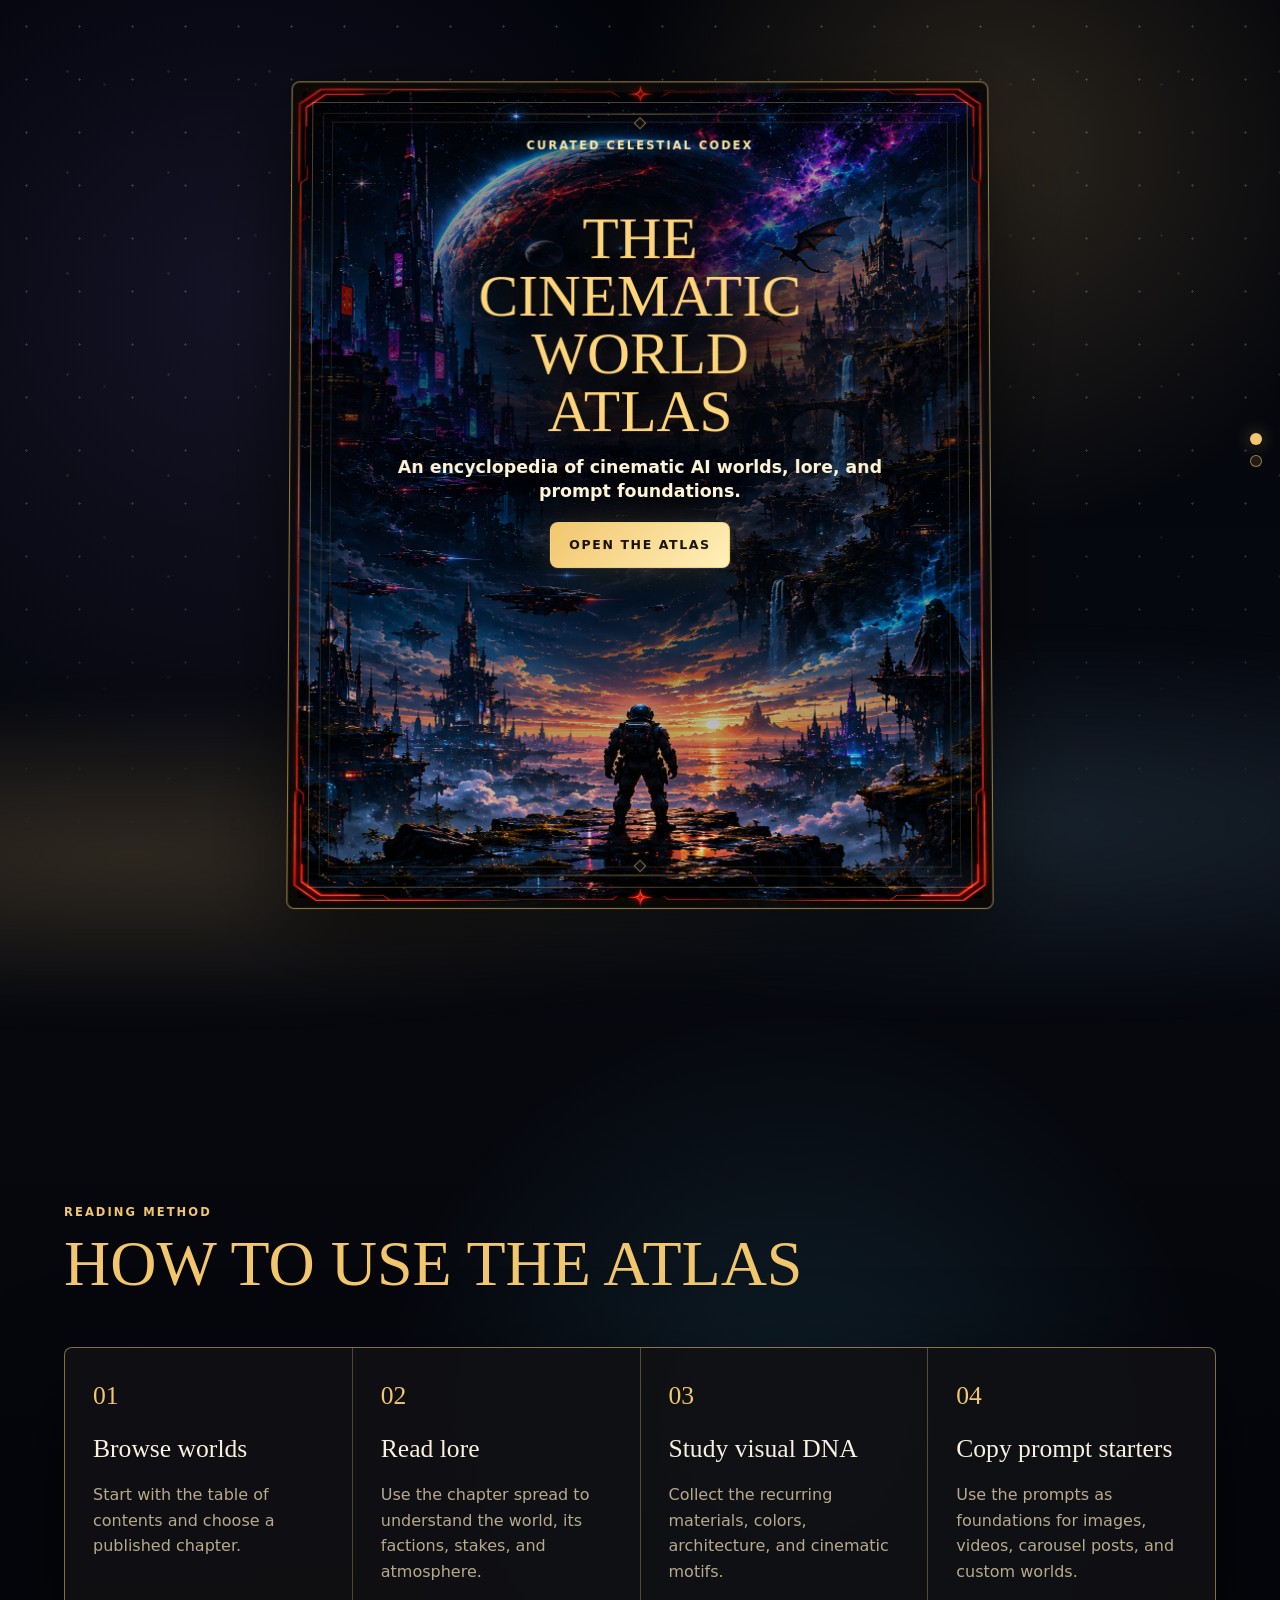
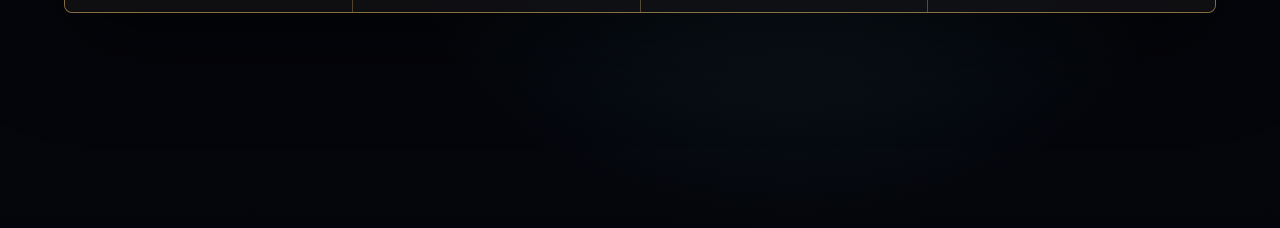
==== commit d18a53c1: "Balance desktop atlas cover spacing" ====
--- a/index.html
+++ b/index.html
@@ -14,8 +14,8 @@
     <meta name="twitter:description" content="Explore The Cinematic Worlds Atlas, a living catalog of cinematic AI worlds, lore, visual DNA, and prompt foundations by @cinematic_aesthetics_.">
     <link rel="canonical" href="https://cinematic-world-catalog.pages.dev/">
     <link rel="preload" href="/assets/images/atlas-cover.png" as="image">
-    <link rel="preload" href="/css/styles.css?v=20260526-cover-wide-clear" as="style">
-    <link rel="stylesheet" href="/css/styles.css?v=20260526-cover-wide-clear">
+    <link rel="preload" href="/css/styles.css?v=20260526-cover-balanced" as="style">
+    <link rel="stylesheet" href="/css/styles.css?v=20260526-cover-balanced">
     <script type="application/ld+json">
       {
         "@context": "https://schema.org",
--- a/css/styles.css
+++ b/css/styles.css
@@ -524,27 +524,27 @@
   }
 
   .book-cover {
-    width: min(98vw, 104svh, 980px);
-    height: min(94svh, 960px);
+    width: min(92vw, 78svh, 780px);
+    height: min(92svh, 920px);
     aspect-ratio: auto;
   }
 
   .book-cover h1 {
-    width: min(94%, 860px);
-    margin-top: clamp(0px, 1.8svh, 22px);
-    font-size: clamp(2.55rem, 5.35vw, 4.55rem);
-    line-height: 0.9;
+    width: min(88%, 640px);
+    margin-top: clamp(48px, 6.4svh, 78px);
+    font-size: clamp(2.35rem, 4.65vw, 4.1rem);
+    line-height: 0.94;
   }
 
   .cover-subtitle {
-    max-width: min(92%, 58rem);
-    margin-top: clamp(6px, 0.9svh, 12px);
-    font-size: clamp(1.1rem, 1.55vw, 1.36rem);
+    max-width: min(80%, 44rem);
+    margin-top: clamp(14px, 1.7svh, 22px);
+    font-size: clamp(1.05rem, 1.36vw, 1.26rem);
   }
 
   .cover-actions {
     margin: 0;
-    margin-top: clamp(4px, 0.7svh, 10px);
+    margin-top: clamp(16px, 2svh, 24px);
   }
 }
 
--- a/css/styles.css
+++ b/css/styles.css
@@ -524,27 +524,27 @@
   }
 
   .book-cover {
-    width: min(98vw, 104svh, 980px);
-    height: min(94svh, 960px);
+    width: min(92vw, 78svh, 780px);
+    height: min(92svh, 920px);
     aspect-ratio: auto;
   }
 
   .book-cover h1 {
-    width: min(94%, 860px);
-    margin-top: clamp(0px, 1.8svh, 22px);
-    font-size: clamp(2.55rem, 5.35vw, 4.55rem);
-    line-height: 0.9;
+    width: min(88%, 640px);
+    margin-top: clamp(48px, 6.4svh, 78px);
+    font-size: clamp(2.35rem, 4.65vw, 4.1rem);
+    line-height: 0.94;
   }
 
   .cover-subtitle {
-    max-width: min(92%, 58rem);
-    margin-top: clamp(6px, 0.9svh, 12px);
-    font-size: clamp(1.1rem, 1.55vw, 1.36rem);
+    max-width: min(80%, 44rem);
+    margin-top: clamp(14px, 1.7svh, 22px);
+    font-size: clamp(1.05rem, 1.36vw, 1.26rem);
   }
 
   .cover-actions {
     margin: 0;
-    margin-top: clamp(4px, 0.7svh, 10px);
+    margin-top: clamp(16px, 2svh, 24px);
   }
 }
 
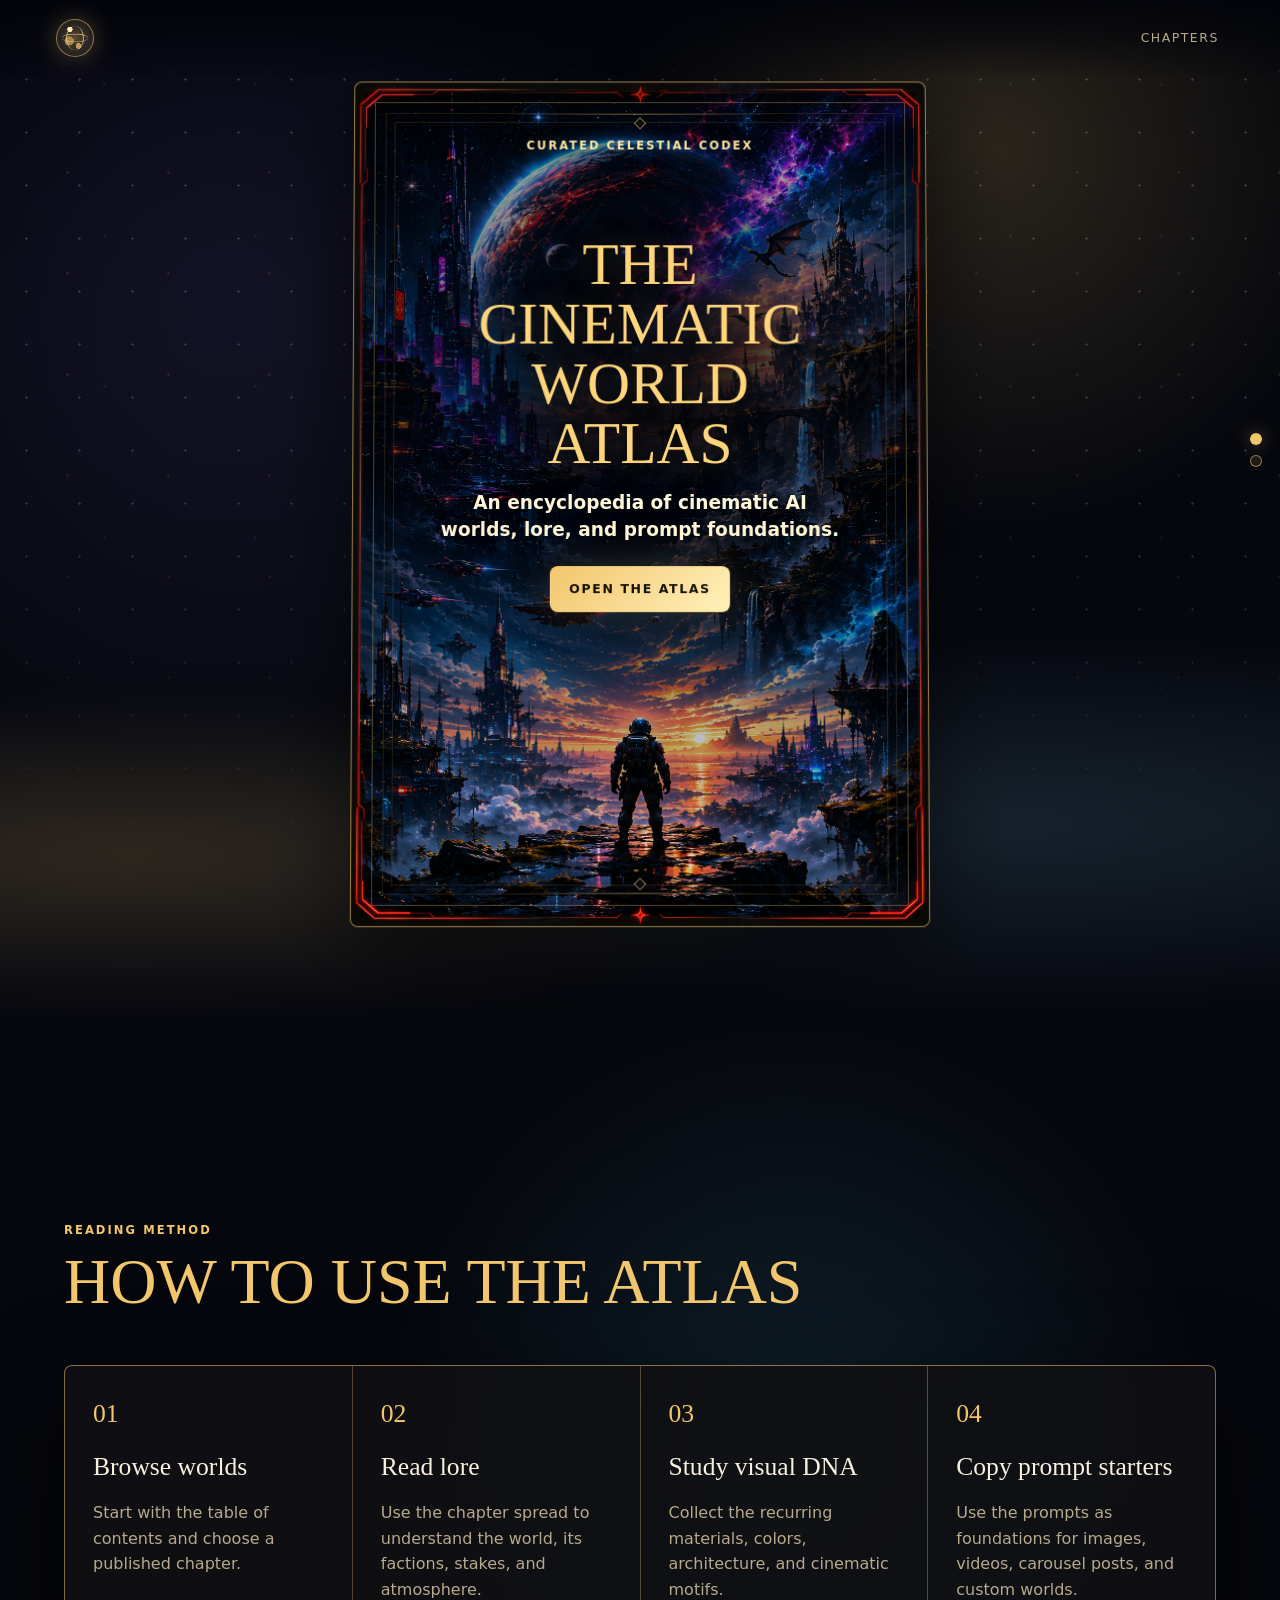
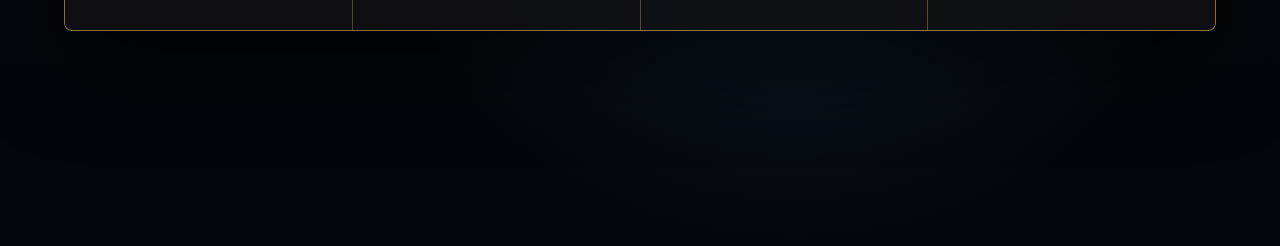
==== commit cfaa3bd1: "Rollback cover layout to b90199c" ====
--- a/index.html
+++ b/index.html
@@ -14,8 +14,8 @@
     <meta name="twitter:description" content="Explore The Cinematic Worlds Atlas, a living catalog of cinematic AI worlds, lore, visual DNA, and prompt foundations by @cinematic_aesthetics_.">
     <link rel="canonical" href="https://cinematic-world-catalog.pages.dev/">
     <link rel="preload" href="/assets/images/atlas-cover.png" as="image">
-    <link rel="preload" href="/css/styles.css?v=20260526-cover-balanced" as="style">
-    <link rel="stylesheet" href="/css/styles.css?v=20260526-cover-balanced">
+    <link rel="preload" href="/css/styles.css?v=20260526-cover-cta-flow" as="style">
+    <link rel="stylesheet" href="/css/styles.css?v=20260526-cover-cta-flow">
     <script type="application/ld+json">
       {
         "@context": "https://schema.org",
--- a/css/styles.css
+++ b/css/styles.css
@@ -519,32 +519,15 @@
 }
 
 @media (min-width: 901px) {
-  body[data-page="index"] .site-header {
-    display: none;
-  }
-
   .book-cover {
-    width: min(92vw, 78svh, 780px);
-    height: min(92svh, 920px);
+    width: min(92vw, 64svh, 660px);
+    height: min(94svh, 960px);
     aspect-ratio: auto;
-  }
-
-  .book-cover h1 {
-    width: min(88%, 640px);
-    margin-top: clamp(48px, 6.4svh, 78px);
-    font-size: clamp(2.35rem, 4.65vw, 4.1rem);
-    line-height: 0.94;
-  }
-
-  .cover-subtitle {
-    max-width: min(80%, 44rem);
-    margin-top: clamp(14px, 1.7svh, 22px);
-    font-size: clamp(1.05rem, 1.36vw, 1.26rem);
   }
 
   .cover-actions {
     margin: 0;
-    margin-top: clamp(16px, 2svh, 24px);
+    margin-top: clamp(18px, 2.6svh, 30px);
   }
 }
 
--- a/css/styles.css
+++ b/css/styles.css
@@ -519,32 +519,15 @@
 }
 
 @media (min-width: 901px) {
-  body[data-page="index"] .site-header {
-    display: none;
-  }
-
   .book-cover {
-    width: min(92vw, 78svh, 780px);
-    height: min(92svh, 920px);
+    width: min(92vw, 64svh, 660px);
+    height: min(94svh, 960px);
     aspect-ratio: auto;
-  }
-
-  .book-cover h1 {
-    width: min(88%, 640px);
-    margin-top: clamp(48px, 6.4svh, 78px);
-    font-size: clamp(2.35rem, 4.65vw, 4.1rem);
-    line-height: 0.94;
-  }
-
-  .cover-subtitle {
-    max-width: min(80%, 44rem);
-    margin-top: clamp(14px, 1.7svh, 22px);
-    font-size: clamp(1.05rem, 1.36vw, 1.26rem);
   }
 
   .cover-actions {
     margin: 0;
-    margin-top: clamp(16px, 2svh, 24px);
+    margin-top: clamp(18px, 2.6svh, 30px);
   }
 }
 
